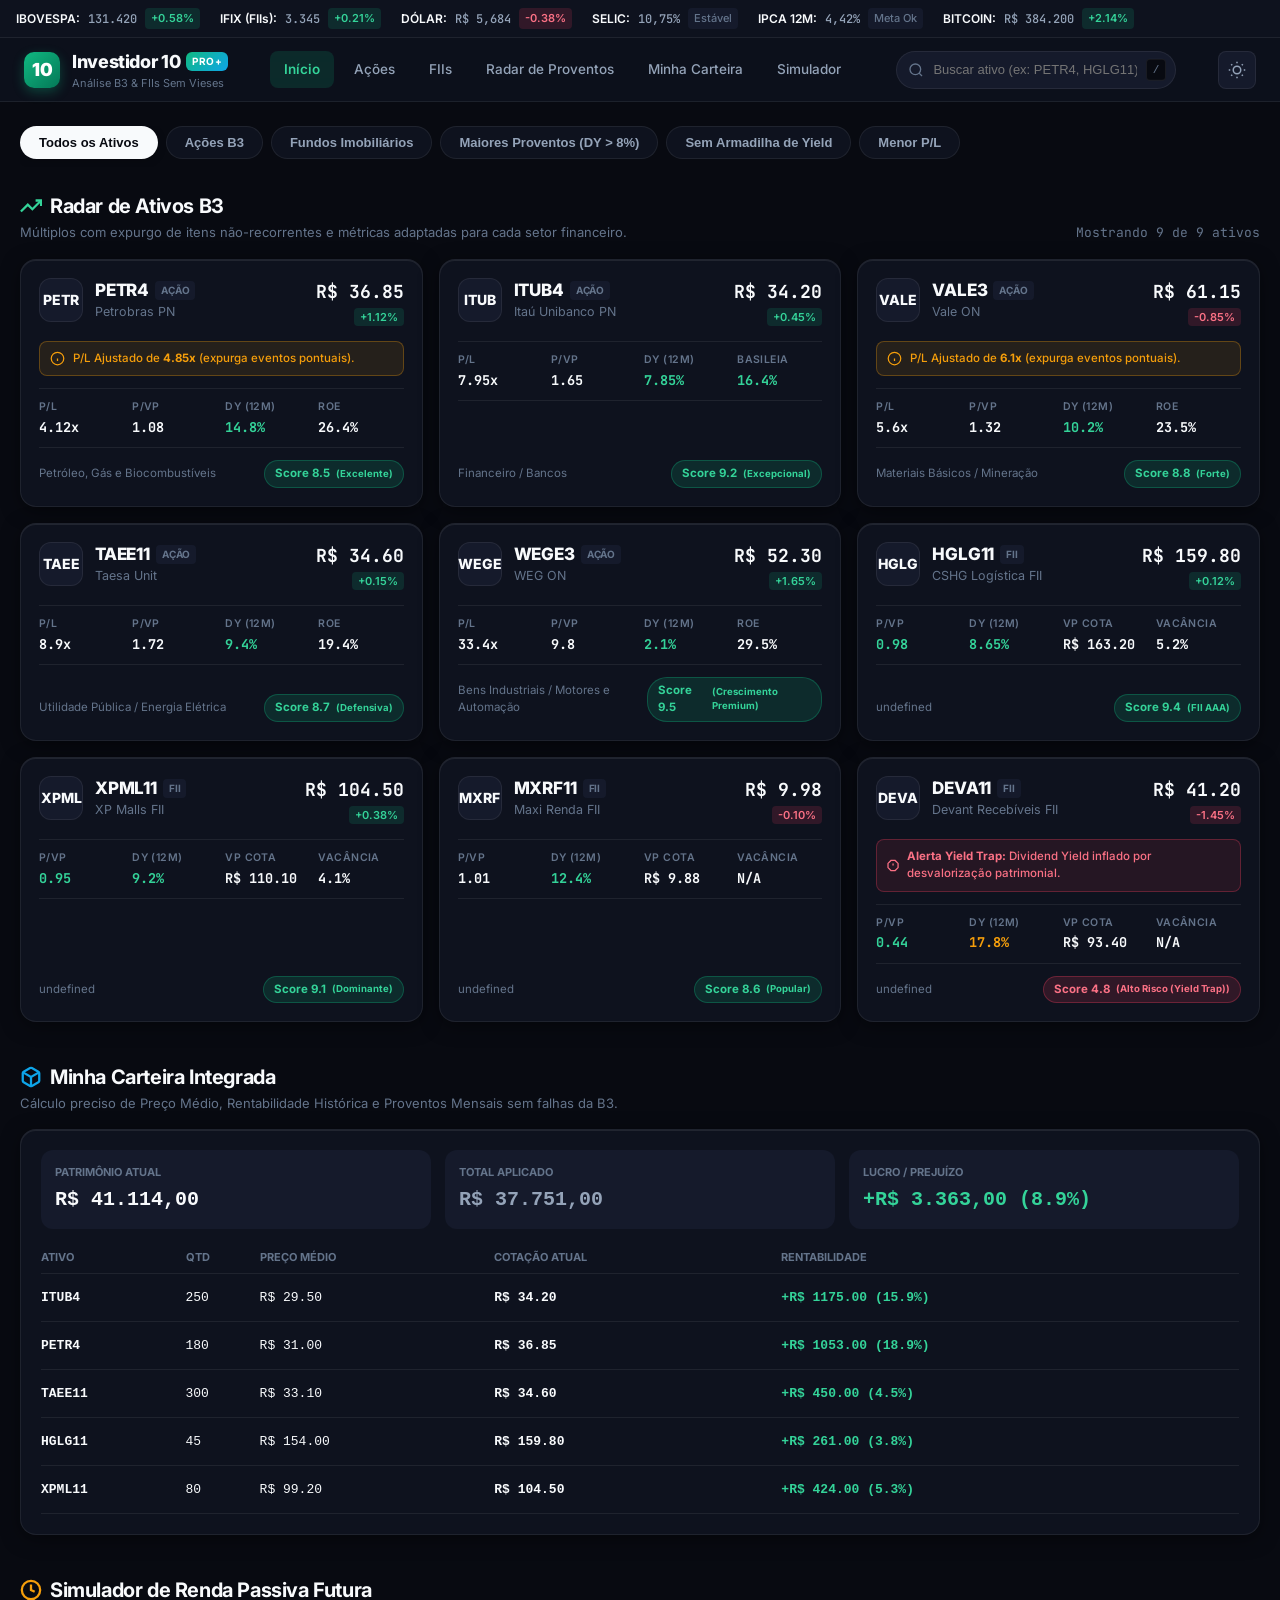
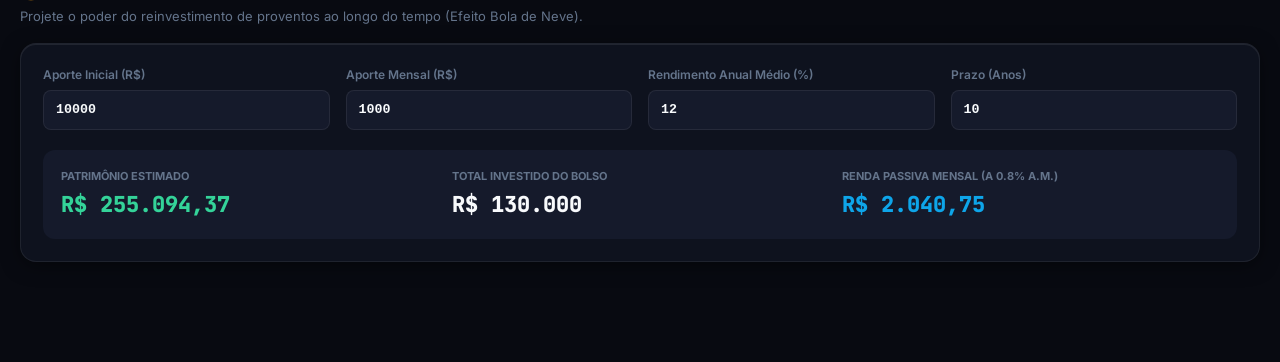
==== index.html @ 49890501 "feat: fundacao inicial do Investidor 10X com PWA, layout duplo desktop/mobile e motor de valuation i" ====
<!DOCTYPE html>
<html lang="pt-BR" data-theme="dark">
<head>
  <meta charset="UTF-8">
  <meta name="viewport" content="width=device-width, initial-scale=1.0, maximum-scale=1.0, user-scalable=no, viewport-fit=cover">
  <meta name="theme-color" content="#080a11">
  <meta name="apple-mobile-web-app-capable" content="yes">
  <meta name="apple-mobile-web-app-status-bar-style" content="black-translucent">
  <meta name="apple-mobile-web-app-title" content="Investidor10X">
  <meta name="description" content="Plataforma de análise fundamentalista avançada, valuation inteligente e carteira de ativos B3.">
  
  <title>Investidor 10X - Análise Inteligente de Ações & FIIs</title>
  
  <!-- PWA Manifest & Favicon -->
  <link rel="manifest" href="/manifest.json">
  <link rel="icon" type="image/svg+xml" href="/icons/favicon.svg">
  <link rel="apple-touch-icon" href="/icons/apple-touch-icon.png">
  
  <!-- Tipografia Moderna (Google Fonts) -->
  <link rel="preconnect" href="https://fonts.googleapis.com">
  <link rel="preconnect" href="https://fonts.gstatic.com" crossorigin>
  <link href="https://fonts.googleapis.com/css2?family=Inter:wght@400;500;600;700;800;900&family=JetBrains+Mono:wght@500;700&display=swap" rel="stylesheet">
  
  <!-- Folha de Estilos -->
  <link rel="stylesheet" href="/css/style.css">
</head>
<body>

  <!-- 1. BARRA DE ÍNDICES AO VIVO (TICKER TAPE NO TOPO) -->
  <div class="ticker-ribbon" id="tickerRibbon" aria-label="Cotações em tempo real">
    <!-- Preenchido dinamicamente via data.js -->
  </div>

  <!-- 2. HEADER DA APLICAÇÃO (DESKTOP & MOBILE COMPACT) -->
  <header class="app-header">
    <!-- Logotipo e Marca -->
    <a class="brand-wrapper" href="#" id="brandHomeBtn">
      <div class="brand-logo">10</div>
      <div class="brand-text">
        <div class="brand-title">
          Investidor 10<span class="badge-pro">PRO+</span>
        </div>
        <div class="brand-subtitle">Análise B3 & FIIs Sem Vieses</div>
      </div>
    </a>

    <!-- Navegação Desktop (Oculta no Celular) -->
    <nav class="desktop-nav" aria-label="Navegação Principal">
      <a class="nav-link active" data-tab="todos" href="#todos">Início</a>
      <a class="nav-link" data-tab="acoes" href="#acoes">Ações</a>
      <a class="nav-link" data-tab="fiis" href="#fiis">FIIs</a>
      <a class="nav-link" data-tab="radar" href="#radar">Radar de Proventos</a>
      <a class="nav-link" data-tab="carteira" href="#carteira">Minha Carteira</a>
      <a class="nav-link" data-tab="simulador" href="#simulador">Simulador</a>
    </nav>

    <!-- Barra de Busca Rápida (Desktop) -->
    <div class="search-bar-container">
      <svg class="search-icon" width="16" height="16" viewBox="0 0 24 24" fill="none" stroke="currentColor" stroke-width="2">
        <circle cx="11" cy="11" r="8"></circle>
        <line x1="21" y1="21" x2="16.65" y2="16.65"></line>
      </svg>
      <input type="text" class="search-input" id="globalSearchInput" placeholder="Buscar ativo (ex: PETR4, HGLG11)..." autocomplete="off">
      <span class="search-shortcut">/</span>
    </div>

    <!-- Controles & Instalação PWA -->
    <div class="header-actions">
      <!-- Botão de Instalar PWA no Celular/PC -->
      <button class="btn-pwa-install" id="pwaInstallBtn" style="display: none;" title="Instalar como Aplicativo">
        <svg width="15" height="15" viewBox="0 0 24 24" fill="none" stroke="currentColor" stroke-width="2.2">
          <path d="M21 15v4a2 2 0 0 1-2 2H5a2 2 0 0 1-2-2v-4"></path>
          <polyline points="7 10 12 15 17 10"></polyline>
          <line x1="12" y1="15" x2="12" y2="3"></line>
        </svg>
        <span>Instalar App</span>
      </button>

      <!-- Alternador de Tema (Dark / Light) -->
      <button class="btn-icon" id="themeToggleBtn" title="Alternar Modo Escuro/Claro" aria-label="Alternar tema">
        <svg id="themeIconDark" width="18" height="18" viewBox="0 0 24 24" fill="none" stroke="currentColor" stroke-width="2">
          <circle cx="12" cy="12" r="5"></circle>
          <line x1="12" y1="1" x2="12" y2="3"></line>
          <line x1="12" y1="21" x2="12" y2="23"></line>
          <line x1="4.22" y1="4.22" x2="5.64" y2="5.64"></line>
          <line x1="18.36" y1="18.36" x2="19.78" y2="19.78"></line>
          <line x1="1" y1="12" x2="3" y2="12"></line>
          <line x1="21" y1="12" x2="23" y2="12"></line>
          <line x1="4.22" y1="19.78" x2="5.64" y2="18.36"></line>
          <line x1="18.36" y1="5.64" x2="19.78" y2="4.22"></line>
        </svg>
      </button>
    </div>
  </header>

  <!-- 3. CONTAINER PRINCIPAL -->
  <main class="main-container">

    <!-- Filtros de Pílulas Rápidas -->
    <div class="category-pills" id="categoryPills">
      <button class="pill-item active" data-filter="all">Todos os Ativos</button>
      <button class="pill-item" data-filter="AÇÃO">Ações B3</button>
      <button class="pill-item" data-filter="FII">Fundos Imobiliários</button>
      <button class="pill-item" data-filter="high-dy">Maiores Proventos (DY > 8%)</button>
      <button class="pill-item" data-filter="safe">Sem Armadilha de Yield</button>
      <button class="pill-item" data-filter="low-pl">Menor P/L</button>
    </div>

    <!-- Título da Seção Dinâmica -->
    <div class="section-title-bar">
      <div>
        <h1 class="section-title">
          <svg width="22" height="22" viewBox="0 0 24 24" fill="none" stroke="var(--emerald-400)" stroke-width="2.5">
            <polyline points="23 6 13.5 15.5 8.5 10.5 1 18"></polyline>
            <polyline points="17 6 23 6 23 12"></polyline>
          </svg>
          Radar de Ativos B3
        </h1>
        <p class="section-subtitle">Múltiplos com expurgo de itens não-recorrentes e métricas adaptadas para cada setor financeiro.</p>
      </div>
      <div class="asset-count-badge font-mono" id="assetCountBadge" style="color: var(--text-muted); font-size: 13px;">
        Mostrando 9 ativos
      </div>
    </div>

    <!-- Grid de Ativos (Cards Interativos) -->
    <div class="assets-grid" id="assetsGrid">
      <!-- Injetado dinamicamente via app.js -->
    </div>

    <!-- Seção: Minha Carteira Rápida (Exemplo com Preço Médio e Rendimentos Reais) -->
    <section id="portfolioSection" style="margin-top: 40px;">
      <div class="section-title-bar">
        <div>
          <h2 class="section-title">
            <svg width="22" height="22" viewBox="0 0 24 24" fill="none" stroke="var(--blue-500)" stroke-width="2.5">
              <path d="M21 16V8a2 2 0 0 0-1-1.73l-7-4a2 2 0 0 0-2 0l-7 4A2 2 0 0 0 3 8v8a2 2 0 0 0 1 1.73l7 4a2 2 0 0 0 2 0l7-4A2 2 0 0 0 21 16z"></path>
              <polyline points="3.27 6.96 12 12.01 20.73 6.96"></polyline>
              <line x1="12" y1="22.08" x2="12" y2="12"></line>
            </svg>
            Minha Carteira Integrada
          </h2>
          <p class="section-subtitle">Cálculo preciso de Preço Médio, Rentabilidade Histórica e Proventos Mensais sem falhas da B3.</p>
        </div>
      </div>

      <div style="background: var(--bg-surface); border: 1px solid var(--border-subtle); border-radius: var(--radius-lg); padding: 20px; box-shadow: var(--shadow-card);" id="portfolioContainer">
        <!-- Tabela responsiva de carteira -->
      </div>
    </section>

    <!-- Seção: Simulador de Juros Compostos & Preço Teto Bazin -->
    <section id="simulatorSection" style="margin-top: 40px; margin-bottom: 20px;">
      <div class="section-title-bar">
        <div>
          <h2 class="section-title">
            <svg width="22" height="22" viewBox="0 0 24 24" fill="none" stroke="var(--amber-500)" stroke-width="2.5">
              <circle cx="12" cy="12" r="10"></circle>
              <polyline points="12 6 12 12 16 14"></polyline>
            </svg>
            Simulador de Renda Passiva Futura
          </h2>
          <p class="section-subtitle">Projete o poder do reinvestimento de proventos ao longo do tempo (Efeito Bola de Neve).</p>
        </div>
      </div>

      <div style="background: var(--bg-surface); border: 1px solid var(--border-subtle); border-radius: var(--radius-lg); padding: 22px; box-shadow: var(--shadow-card);">
        <div style="display: grid; grid-template-columns: repeat(auto-fit, minmax(220px, 1fr)); gap: 16px; margin-bottom: 20px;">
          <div>
            <label style="font-size: 12px; color: var(--text-muted); font-weight: 600; display: block; margin-bottom: 6px;">Aporte Inicial (R$)</label>
            <input type="number" id="simInitial" value="10000" style="width: 100%; height: 40px; background: var(--bg-surface-elevated); border: 1px solid var(--border-subtle); border-radius: var(--radius-sm); color: var(--text-primary); padding: 0 12px; font-weight: 700; font-family: monospace;">
          </div>
          <div>
            <label style="font-size: 12px; color: var(--text-muted); font-weight: 600; display: block; margin-bottom: 6px;">Aporte Mensal (R$)</label>
            <input type="number" id="simMonthly" value="1000" style="width: 100%; height: 40px; background: var(--bg-surface-elevated); border: 1px solid var(--border-subtle); border-radius: var(--radius-sm); color: var(--text-primary); padding: 0 12px; font-weight: 700; font-family: monospace;">
          </div>
          <div>
            <label style="font-size: 12px; color: var(--text-muted); font-weight: 600; display: block; margin-bottom: 6px;">Rendimento Anual Médio (%)</label>
            <input type="number" id="simRate" value="12" style="width: 100%; height: 40px; background: var(--bg-surface-elevated); border: 1px solid var(--border-subtle); border-radius: var(--radius-sm); color: var(--text-primary); padding: 0 12px; font-weight: 700; font-family: monospace;">
          </div>
          <div>
            <label style="font-size: 12px; color: var(--text-muted); font-weight: 600; display: block; margin-bottom: 6px;">Prazo (Anos)</label>
            <input type="number" id="simYears" value="10" style="width: 100%; height: 40px; background: var(--bg-surface-elevated); border: 1px solid var(--border-subtle); border-radius: var(--radius-sm); color: var(--text-primary); padding: 0 12px; font-weight: 700; font-family: monospace;">
          </div>
        </div>

        <div style="display: grid; grid-template-columns: repeat(auto-fit, minmax(200px, 1fr)); gap: 14px; background: var(--bg-surface-elevated); border-radius: var(--radius-md); padding: 18px;">
          <div>
            <div style="font-size: 11px; color: var(--text-muted); text-transform: uppercase; font-weight: 700;">Patrimônio Estimado</div>
            <div id="simResultTotal" style="font-size: 22px; font-weight: 800; color: var(--emerald-400); font-family: 'JetBrains Mono', monospace; margin-top: 4px;">R$ 0,00</div>
          </div>
          <div>
            <div style="font-size: 11px; color: var(--text-muted); text-transform: uppercase; font-weight: 700;">Total Investido do Bolso</div>
            <div id="simResultInvested" style="font-size: 22px; font-weight: 800; color: var(--text-primary); font-family: 'JetBrains Mono', monospace; margin-top: 4px;">R$ 0,00</div>
          </div>
          <div>
            <div style="font-size: 11px; color: var(--text-muted); text-transform: uppercase; font-weight: 700;">Renda Passiva Mensal (a 0.8% a.m.)</div>
            <div id="simResultIncome" style="font-size: 22px; font-weight: 800; color: var(--blue-500); font-family: 'JetBrains Mono', monospace; margin-top: 4px;">R$ 0,00</div>
          </div>
        </div>
      </div>
    </section>

  </main>

  <!-- 4. MODAL DE DETALHES DO ATIVO (RAIO-X COMPLETO / BOTTOM SHEET NO CELULAR) -->
  <div class="modal-overlay" id="assetModal" aria-hidden="true" role="dialog">
    <div class="modal-sheet" id="modalSheet">
      <div class="modal-header">
        <div style="display: flex; align-items: center; gap: 12px;">
          <div class="ticker-icon" id="modalTickerIcon">--</div>
          <div>
            <div style="display: flex; align-items: center; gap: 8px;">
              <h2 id="modalTickerTitle" style="font-size: 20px; font-weight: 800; letter-spacing: -0.01em;">TICKER</h2>
              <span id="modalTypeBadge" class="asset-type-badge">TIPO</span>
            </div>
            <div id="modalCompanyName" style="font-size: 13px; color: var(--text-muted);">Empresa</div>
          </div>
        </div>
        <button class="modal-close-btn" id="modalCloseBtn" aria-label="Fechar">&times;</button>
      </div>

      <div class="modal-body" id="modalBody">
        <!-- Conteúdo detalhado injetado dinamicamente -->
      </div>
    </div>
  </div>

  <!-- 5. BARRA DE NAVEGAÇÃO INFERIOR PARA CELULAR (ESTILO APLICATIVO NATIVO / CLIQUEJGAM) -->
  <nav class="mobile-bottom-nav" aria-label="Navegação Móvel">
    <a class="bottom-nav-item active" data-tab="todos" href="#todos">
      <svg viewBox="0 0 24 24" fill="none" stroke="currentColor" stroke-width="2">
        <path d="M3 9l9-7 9 7v11a2 2 0 0 1-2 2H5a2 2 0 0 1-2-2z"></path>
        <polyline points="9 22 9 12 15 12 15 22"></polyline>
      </svg>
      <span>Início</span>
    </a>
    <a class="bottom-nav-item" data-tab="radar" href="#radar">
      <svg viewBox="0 0 24 24" fill="none" stroke="currentColor" stroke-width="2">
        <circle cx="12" cy="12" r="10"></circle>
        <polygon points="16.24 7.76 14.12 14.12 7.76 16.24 9.88 9.88 16.24 7.76"></polygon>
      </svg>
      <span>Radar</span>
    </a>
    <a class="bottom-nav-item" data-tab="carteira" href="#portfolioSection">
      <svg viewBox="0 0 24 24" fill="none" stroke="currentColor" stroke-width="2">
        <path d="M21 16V8a2 2 0 0 0-1-1.73l-7-4a2 2 0 0 0-2 0l-7 4A2 2 0 0 0 3 8v8a2 2 0 0 0 1 1.73l7 4a2 2 0 0 0 2 0l7-4A2 2 0 0 0 21 16z"></path>
        <polyline points="3.27 6.96 12 12.01 20.73 6.96"></polyline>
      </svg>
      <span>Carteira</span>
    </a>
    <a class="bottom-nav-item" data-tab="simulador" href="#simulatorSection">
      <svg viewBox="0 0 24 24" fill="none" stroke="currentColor" stroke-width="2">
        <line x1="12" y1="1" x2="12" y2="23"></line>
        <path d="M17 5H9.5a3.5 3.5 0 0 0 0 7h5a3.5 3.5 0 0 1 0 7H6"></path>
      </svg>
      <span>Simulador</span>
    </a>
    <a class="bottom-nav-item" id="mobileSearchTrigger" href="#">
      <svg viewBox="0 0 24 24" fill="none" stroke="currentColor" stroke-width="2">
        <circle cx="11" cy="11" r="8"></circle>
        <line x1="21" y1="21" x2="16.65" y2="16.65"></line>
      </svg>
      <span>Buscar</span>
    </a>
  </nav>

  <!-- Scripts -->
  <script src="/js/data.js"></script>
  <script src="/js/app.js"></script>
</body>
</html>
---- css/style.css ----
/* ==========================================================================
   INVESTIDOR 10X - DESIGN SYSTEM (DUAL DESKTOP / MOBILE NATIVE APP)
   Construído com base nas regras do modern-ui-craft e física de Emil Kowalski
   ========================================================================== */

:root {
  /* Dark Theme (Padrão) */
  --bg-canvas: #080a11;
  --bg-surface: #0e121e;
  --bg-surface-elevated: #151a2b;
  --bg-surface-glass: rgba(14, 18, 30, 0.85);
  --bg-hover: rgba(255, 255, 255, 0.04);
  --bg-active: rgba(255, 255, 255, 0.08);

  --border-subtle: rgba(255, 255, 255, 0.07);
  --border-focus: rgba(16, 185, 129, 0.5);
  --border-glass: rgba(255, 255, 255, 0.12);

  --text-primary: #f8fafc;
  --text-secondary: #94a3b8;
  --text-muted: #64748b;
  --text-inverse: #080a11;

  /* Cores de Ação & Mercado */
  --emerald-500: #10b981;
  --emerald-400: #34d399;
  --emerald-glow: rgba(16, 185, 129, 0.15);
  
  --rose-500: #f43f5e;
  --rose-400: #fb7185;
  --rose-glow: rgba(244, 63, 94, 0.15);

  --amber-500: #f59e0b;
  --amber-glow: rgba(245, 158, 11, 0.15);

  --blue-500: #0ea5e9;
  --blue-glow: rgba(14, 165, 233, 0.15);

  /* Dimensões */
  --header-desktop-height: 64px;
  --ticker-height: 38px;
  --bottom-bar-height: 68px;
  --radius-sm: 8px;
  --radius-md: 12px;
  --radius-lg: 16px;
  --radius-xl: 20px;

  /* Física Kowalski */
  --ease-spring: cubic-bezier(0.16, 1, 0.3, 1);
  --shadow-card: 0 4px 20px -2px rgba(0, 0, 0, 0.5), inset 0 1px 0 0 rgba(255, 255, 255, 0.08);
  --shadow-floating: 0 12px 36px -4px rgba(0, 0, 0, 0.65), inset 0 1px 0 0 rgba(255, 255, 255, 0.12);
}

/* Modo Claro Refinado */
[data-theme="light"] {
  --bg-canvas: #f8fafc;
  --bg-surface: #ffffff;
  --bg-surface-elevated: #f1f5f9;
  --bg-surface-glass: rgba(255, 255, 255, 0.9);
  --bg-hover: rgba(0, 0, 0, 0.03);
  --bg-active: rgba(0, 0, 0, 0.06);

  --border-subtle: rgba(0, 0, 0, 0.08);
  --border-focus: rgba(16, 185, 129, 0.6);
  --border-glass: rgba(0, 0, 0, 0.1);

  --text-primary: #0f172a;
  --text-secondary: #475569;
  --text-muted: #94a3b8;
  --text-inverse: #ffffff;

  --shadow-card: 0 2px 12px -2px rgba(0, 0, 0, 0.06), inset 0 1px 0 0 rgba(255, 255, 255, 0.8);
  --shadow-floating: 0 12px 30px -4px rgba(0, 0, 0, 0.12);
}

/* ==========================================================================
   RESET & TIPOGRAFIA
   ========================================================================== */
*, *::before, *::after {
  box-sizing: border-box;
  margin: 0;
  padding: 0;
  -webkit-tap-highlight-color: transparent;
}

html {
  font-family: 'Inter', -apple-system, BlinkMacSystemFont, "Segoe UI", Roboto, sans-serif;
  background-color: var(--bg-canvas);
  color: var(--text-primary);
  font-size: 15px;
  line-height: 1.5;
  scroll-behavior: smooth;
  height: 100%;
}

body {
  min-height: 100%;
  display: flex;
  flex-direction: column;
  background-color: var(--bg-canvas);
  overflow-x: hidden;
  padding-bottom: env(safe-area-inset-bottom);
}

/* Números financeiros monoespaçados e alinhados */
.font-mono {
  font-family: 'JetBrains Mono', monospace;
  font-feature-settings: 'tnum' on, 'zero' on;
}

/* ==========================================================================
   TICKER TAPE (BARRA DE ÍNDICES AO VIVO NO TOPO)
   ========================================================================== */
.ticker-ribbon {
  background: var(--bg-surface);
  border-bottom: 1px solid var(--border-subtle);
  height: var(--ticker-height);
  display: flex;
  align-items: center;
  overflow-x: auto;
  white-space: nowrap;
  scrollbar-width: none;
  padding: 0 16px;
  gap: 20px;
  z-index: 100;
}
.ticker-ribbon::-webkit-scrollbar {
  display: none;
}
.ticker-item {
  display: inline-flex;
  align-items: center;
  gap: 8px;
  font-size: 12px;
  font-weight: 500;
  color: var(--text-secondary);
}
.ticker-item strong {
  color: var(--text-primary);
  font-weight: 600;
}
.ticker-item .val {
  font-family: 'JetBrains Mono', monospace;
}
.badge-up {
  color: var(--emerald-400);
  background: var(--emerald-glow);
  padding: 2px 6px;
  border-radius: 4px;
  font-size: 11px;
  font-weight: 600;
}
.badge-down {
  color: var(--rose-400);
  background: var(--rose-glow);
  padding: 2px 6px;
  border-radius: 4px;
  font-size: 11px;
  font-weight: 600;
}
.badge-neutral {
  color: var(--text-muted);
  background: var(--bg-surface-elevated);
  padding: 2px 6px;
  border-radius: 4px;
  font-size: 11px;
}

/* ==========================================================================
   DESKTOP HEADER & APP HEADER
   ========================================================================== */
.app-header {
  position: sticky;
  top: 0;
  z-index: 90;
  background: var(--bg-surface-glass);
  backdrop-filter: blur(16px);
  -webkit-backdrop-filter: blur(16px);
  border-bottom: 1px solid var(--border-subtle);
  height: var(--header-desktop-height);
  display: flex;
  align-items: center;
  justify-content: space-between;
  padding: 0 24px;
  transition: background-color 0.2s ease;
}

.brand-wrapper {
  display: flex;
  align-items: center;
  gap: 12px;
  text-decoration: none;
  cursor: pointer;
}

.brand-logo {
  width: 36px;
  height: 36px;
  border-radius: 10px;
  display: flex;
  align-items: center;
  justify-content: center;
  background: linear-gradient(135deg, #10b981 0%, #047857 100%);
  color: #ffffff;
  font-weight: 900;
  font-size: 18px;
  box-shadow: 0 4px 12px rgba(16, 185, 129, 0.3);
}

.brand-text {
  display: flex;
  flex-direction: column;
}

.brand-title {
  font-size: 18px;
  font-weight: 800;
  letter-spacing: -0.02em;
  color: var(--text-primary);
  display: flex;
  align-items: center;
  gap: 6px;
}

.brand-title span.badge-pro {
  font-size: 10px;
  font-weight: 700;
  background: linear-gradient(135deg, #10b981, #0ea5e9);
  color: #fff;
  padding: 2px 6px;
  border-radius: 6px;
  letter-spacing: 0.05em;
  text-transform: uppercase;
}

.brand-subtitle {
  font-size: 11px;
  color: var(--text-muted);
}

/* Navegação Central no Desktop */
.desktop-nav {
  display: flex;
  align-items: center;
  gap: 6px;
}

.nav-link {
  padding: 8px 14px;
  font-size: 13.5px;
  font-weight: 500;
  color: var(--text-secondary);
  border-radius: var(--radius-sm);
  text-decoration: none;
  transition: all 150ms var(--ease-spring);
  cursor: pointer;
  display: flex;
  align-items: center;
  gap: 6px;
}

.nav-link:hover {
  color: var(--text-primary);
  background: var(--bg-hover);
}

.nav-link.active {
  color: var(--emerald-400);
  background: var(--emerald-glow);
  font-weight: 600;
}

/* Campo de Busca Rápida (Estilo Terminal) */
.search-bar-container {
  position: relative;
  width: 280px;
}

.search-input {
  width: 100%;
  height: 38px;
  padding: 0 38px 0 36px;
  border-radius: 20px;
  border: 1px solid var(--border-subtle);
  background: var(--bg-surface-elevated);
  color: var(--text-primary);
  font-size: 13px;
  outline: none;
  transition: all 180ms var(--ease-spring);
}

.search-input:focus {
  border-color: var(--border-focus);
  background: var(--bg-surface);
  box-shadow: 0 0 0 3px rgba(16, 185, 129, 0.15);
}

.search-icon {
  position: absolute;
  left: 12px;
  top: 50%;
  transform: translateY(-50%);
  color: var(--text-muted);
  pointer-events: none;
}

.search-shortcut {
  position: absolute;
  right: 10px;
  top: 50%;
  transform: translateY(-50%);
  background: var(--bg-canvas);
  border: 1px solid var(--border-subtle);
  color: var(--text-muted);
  font-size: 11px;
  padding: 2px 6px;
  border-radius: 4px;
  font-family: monospace;
}

/* Controles de Cabeçalho (Tema, Instalar PWA, Perfil) */
.header-actions {
  display: flex;
  align-items: center;
  gap: 10px;
}

.btn-icon {
  width: 38px;
  height: 38px;
  border-radius: var(--radius-sm);
  border: 1px solid var(--border-subtle);
  background: var(--bg-surface-elevated);
  color: var(--text-secondary);
  display: flex;
  align-items: center;
  justify-content: center;
  cursor: pointer;
  transition: all 150ms var(--ease-spring);
}

.btn-icon:hover {
  color: var(--text-primary);
  background: var(--bg-hover);
  border-color: var(--border-glass);
}

.btn-pwa-install {
  display: inline-flex;
  align-items: center;
  gap: 6px;
  padding: 8px 14px;
  font-size: 12.5px;
  font-weight: 600;
  color: #ffffff;
  background: linear-gradient(135deg, #10b981 0%, #059669 100%);
  border: none;
  border-radius: 20px;
  cursor: pointer;
  box-shadow: 0 2px 8px rgba(16, 185, 129, 0.25);
  transition: transform 150ms var(--ease-spring), opacity 150ms;
}

.btn-pwa-install:active {
  transform: scale(0.96);
}

/* ==========================================================================
   LAYOUT PRINCIPAL (DESKTOP & MOBILE WRAPPER)
   ========================================================================== */
.main-container {
  max-width: 1320px;
  margin: 0 auto;
  padding: 24px 20px 80px;
  width: 100%;
  flex: 1;
}

/* Tabs Rápidas de Categoria */
.category-pills {
  display: flex;
  align-items: center;
  gap: 8px;
  overflow-x: auto;
  padding-bottom: 8px;
  margin-bottom: 24px;
  scrollbar-width: none;
}
.category-pills::-webkit-scrollbar {
  display: none;
}

.pill-item {
  padding: 8px 18px;
  border-radius: 24px;
  font-size: 13px;
  font-weight: 600;
  background: var(--bg-surface);
  border: 1px solid var(--border-subtle);
  color: var(--text-secondary);
  cursor: pointer;
  white-space: nowrap;
  transition: all 150ms var(--ease-spring);
}

.pill-item:hover {
  color: var(--text-primary);
  border-color: var(--border-glass);
}

.pill-item.active {
  background: var(--text-primary);
  color: var(--text-inverse);
  border-color: transparent;
  box-shadow: 0 2px 10px rgba(0, 0, 0, 0.2);
}

/* ==========================================================================
   GRID DE ATIVOS (CARDS DE ALTA PERFORMANCE)
   ========================================================================== */
.section-title-bar {
  display: flex;
  align-items: flex-end;
  justify-content: space-between;
  margin-bottom: 16px;
}

.section-title {
  font-size: 20px;
  font-weight: 700;
  letter-spacing: -0.02em;
  color: var(--text-primary);
  display: flex;
  align-items: center;
  gap: 8px;
}

.section-subtitle {
  font-size: 13px;
  color: var(--text-muted);
  margin-top: 2px;
}

.assets-grid {
  display: grid;
  grid-template-columns: repeat(auto-fill, minmax(360px, 1fr));
  gap: 16px;
  margin-bottom: 32px;
}

/* Cartão do Ativo (Modern UI Craft) */
.asset-card {
  background: var(--bg-surface);
  border: 1px solid var(--border-subtle);
  border-radius: var(--radius-lg);
  padding: 18px;
  box-shadow: var(--shadow-card);
  transition: transform 200ms var(--ease-spring), border-color 200ms ease, box-shadow 200ms ease;
  position: relative;
  overflow: hidden;
  cursor: pointer;
  display: flex;
  flex-direction: column;
  justify-content: space-between;
}

.asset-card:hover {
  transform: translateY(-2px);
  border-color: var(--border-glass);
  box-shadow: var(--shadow-floating);
}

.asset-card:active {
  transform: scale(0.99);
}

.card-header {
  display: flex;
  align-items: flex-start;
  justify-content: space-between;
  margin-bottom: 14px;
}

.ticker-info {
  display: flex;
  align-items: center;
  gap: 12px;
}

.ticker-icon {
  width: 44px;
  height: 44px;
  border-radius: var(--radius-md);
  background: var(--bg-surface-elevated);
  border: 1px solid var(--border-subtle);
  display: flex;
  align-items: center;
  justify-content: center;
  font-weight: 800;
  font-size: 14px;
  color: var(--text-primary);
}

.ticker-names {
  display: flex;
  flex-direction: column;
}

.ticker-code {
  font-size: 17px;
  font-weight: 800;
  letter-spacing: -0.01em;
  color: var(--text-primary);
  display: flex;
  align-items: center;
  gap: 6px;
}

.asset-type-badge {
  font-size: 10px;
  font-weight: 700;
  padding: 2px 6px;
  border-radius: 4px;
  background: var(--bg-surface-elevated);
  color: var(--text-muted);
}

.company-name {
  font-size: 12.5px;
  color: var(--text-muted);
  max-width: 180px;
  white-space: nowrap;
  overflow: hidden;
  text-overflow: ellipsis;
}

.price-box {
  text-align: right;
}

.current-price {
  font-size: 18px;
  font-weight: 700;
  color: var(--text-primary);
  font-family: 'JetBrains Mono', monospace;
}

.price-change {
  font-size: 12px;
  font-weight: 600;
}

/* Alerta de Yield Trap / Aviso Diferencial */
.alert-yield-trap {
  background: rgba(244, 63, 94, 0.1);
  border: 1px solid rgba(244, 63, 94, 0.3);
  border-radius: var(--radius-sm);
  padding: 8px 10px;
  margin-bottom: 12px;
  display: flex;
  align-items: center;
  gap: 8px;
  font-size: 11.5px;
  color: var(--rose-400);
  font-weight: 500;
}

.alert-non-recurrent {
  background: rgba(245, 158, 11, 0.1);
  border: 1px solid rgba(245, 158, 11, 0.3);
  border-radius: var(--radius-sm);
  padding: 8px 10px;
  margin-bottom: 12px;
  display: flex;
  align-items: center;
  gap: 8px;
  font-size: 11.5px;
  color: var(--amber-500);
  font-weight: 500;
}

/* Grid de Métricas / Múltiplos */
.metrics-row {
  display: grid;
  grid-template-columns: repeat(4, 1fr);
  gap: 8px;
  padding: 10px 0;
  border-top: 1px solid var(--border-subtle);
  border-bottom: 1px solid var(--border-subtle);
  margin-bottom: 12px;
}

.metric-col {
  display: flex;
  flex-direction: column;
}

.metric-label {
  font-size: 10.5px;
  font-weight: 600;
  color: var(--text-muted);
  text-transform: uppercase;
  letter-spacing: 0.04em;
  margin-bottom: 2px;
}

.metric-val {
  font-size: 13.5px;
  font-weight: 700;
  color: var(--text-primary);
  font-family: 'JetBrains Mono', monospace;
}

.metric-val.highlight {
  color: var(--emerald-400);
}

.metric-val.warning {
  color: var(--amber-500);
}

/* Rodapé do Card */
.card-footer {
  display: flex;
  align-items: center;
  justify-content: space-between;
  font-size: 12px;
  color: var(--text-secondary);
}

.score-badge {
  display: inline-flex;
  align-items: center;
  gap: 6px;
  padding: 4px 10px;
  border-radius: 20px;
  font-size: 11.5px;
  font-weight: 700;
  background: var(--bg-surface-elevated);
  border: 1px solid var(--border-subtle);
}

.score-badge.high {
  color: var(--emerald-400);
  border-color: rgba(16, 185, 129, 0.3);
  background: var(--emerald-glow);
}

.score-badge.risk {
  color: var(--rose-400);
  border-color: rgba(244, 63, 94, 0.3);
  background: var(--rose-glow);
}

/* ==========================================================================
   MODAL DE DETALHES DO ATIVO (RAIO-X / CHECKLIST INTELIGENTE)
   ========================================================================== */
.modal-overlay {
  position: fixed;
  inset: 0;
  background: rgba(0, 0, 0, 0.75);
  backdrop-filter: blur(8px);
  -webkit-backdrop-filter: blur(8px);
  z-index: 2000;
  display: none;
  align-items: center;
  justify-content: center;
  padding: 20px;
  opacity: 0;
  transition: opacity 200ms ease;
}

.modal-overlay.active {
  display: flex;
  opacity: 1;
}

.modal-sheet {
  background: var(--bg-surface);
  border: 1px solid var(--border-glass);
  border-radius: var(--radius-xl);
  width: 100%;
  max-width: 820px;
  max-height: 90vh;
  overflow-y: auto;
  box-shadow: var(--shadow-floating);
  animation: modalIn 240ms var(--ease-spring);
  display: flex;
  flex-direction: column;
}

@keyframes modalIn {
  from {
    transform: translateY(20px) scale(0.97);
    opacity: 0;
  }
  to {
    transform: translateY(0) scale(1);
    opacity: 1;
  }
}

.modal-header {
  padding: 20px 24px;
  border-bottom: 1px solid var(--border-subtle);
  display: flex;
  align-items: center;
  justify-content: space-between;
  position: sticky;
  top: 0;
  background: var(--bg-surface-glass);
  backdrop-filter: blur(12px);
  z-index: 10;
}

.modal-close-btn {
  background: var(--bg-surface-elevated);
  border: 1px solid var(--border-subtle);
  color: var(--text-secondary);
  width: 34px;
  height: 34px;
  border-radius: 50%;
  cursor: pointer;
  display: flex;
  align-items: center;
  justify-content: center;
  transition: all 150ms ease;
}
.modal-close-btn:hover {
  color: var(--text-primary);
  background: var(--bg-hover);
}

.modal-body {
  padding: 24px;
  display: flex;
  flex-direction: column;
  gap: 24px;
}

/* Indicadores de Valuation Inteligente */
.valuation-box-grid {
  display: grid;
  grid-template-columns: repeat(3, 1fr);
  gap: 12px;
}

.val-card {
  background: var(--bg-surface-elevated);
  border: 1px solid var(--border-subtle);
  border-radius: var(--radius-md);
  padding: 14px;
}

.val-card-title {
  font-size: 11px;
  font-weight: 700;
  text-transform: uppercase;
  color: var(--text-muted);
  margin-bottom: 6px;
}

.val-card-price {
  font-size: 20px;
  font-weight: 800;
  font-family: 'JetBrains Mono', monospace;
  color: var(--emerald-400);
}

.val-card-note {
  font-size: 11px;
  color: var(--text-muted);
  margin-top: 4px;
  line-height: 1.4;
}

/* Checklist Inteligente */
.checklist-container {
  background: var(--bg-surface-elevated);
  border: 1px solid var(--border-subtle);
  border-radius: var(--radius-md);
  padding: 16px;
}

.checklist-title {
  font-size: 14px;
  font-weight: 700;
  color: var(--text-primary);
  margin-bottom: 12px;
}

.checklist-item {
  display: flex;
  align-items: flex-start;
  gap: 10px;
  padding: 8px 0;
  border-bottom: 1px solid var(--border-subtle);
  font-size: 13px;
}
.checklist-item:last-child {
  border-bottom: none;
}

.check-icon {
  width: 20px;
  height: 20px;
  border-radius: 50%;
  display: flex;
  align-items: center;
  justify-content: center;
  flex-shrink: 0;
  font-size: 11px;
  font-weight: 800;
}
.check-icon.pass {
  background: var(--emerald-glow);
  color: var(--emerald-400);
}
.check-icon.fail {
  background: var(--rose-glow);
  color: var(--rose-400);
}

/* ==========================================================================
   MOBILE BOTTOM NAVIGATION BAR (ESTILO APP NATIVO / CLIQUEJGAM)
   ========================================================================== */
.mobile-bottom-nav {
  display: none; /* Oculto no desktop */
}

@media (max-width: 991px) {
  /* No Celular: ativa a barra de navegação inferior estilo aplicativo */
  .mobile-bottom-nav {
    display: flex;
    position: fixed;
    bottom: 0;
    left: 0;
    right: 0;
    height: var(--bottom-bar-height);
    background: var(--bg-surface-glass);
    backdrop-filter: blur(20px);
    -webkit-backdrop-filter: blur(20px);
    border-top: 1px solid var(--border-subtle);
    z-index: 1000;
    justify-content: space-around;
    align-items: center;
    padding-bottom: env(safe-area-inset-bottom);
    box-shadow: 0 -4px 20px rgba(0, 0, 0, 0.4);
  }

  .bottom-nav-item {
    display: flex;
    flex-direction: column;
    align-items: center;
    justify-content: center;
    gap: 4px;
    color: var(--text-muted);
    text-decoration: none;
    font-size: 10.5px;
    font-weight: 600;
    flex: 1;
    height: 100%;
    transition: all 150ms var(--ease-spring);
    cursor: pointer;
  }

  .bottom-nav-item svg {
    width: 22px;
    height: 22px;
    transition: transform 180ms var(--ease-spring);
  }

  .bottom-nav-item:active {
    transform: scale(0.92);
  }

  .bottom-nav-item.active {
    color: var(--emerald-400);
  }

  .bottom-nav-item.active svg {
    transform: translateY(-2px);
  }

  /* Ocultar navegação desktop e busca longa no celular */
  .desktop-nav,
  .search-bar-container {
    display: none;
  }

  /* Espaçamento mobile */
  .main-container {
    padding: 16px 14px calc(var(--bottom-bar-height) + 24px + env(safe-area-inset-bottom));
  }

  .assets-grid {
    grid-template-columns: 1fr;
    gap: 12px;
  }

  .valuation-box-grid {
    grid-template-columns: 1fr;
  }

  .modal-sheet {
    max-height: 94vh;
    border-bottom-left-radius: 0;
    border-bottom-right-radius: 0;
    position: fixed;
    bottom: 0;
    margin: 0;
  }

  @keyframes modalIn {
    from {
      transform: translateY(100%);
    }
    to {
      transform: translateY(0);
    }
  }
}
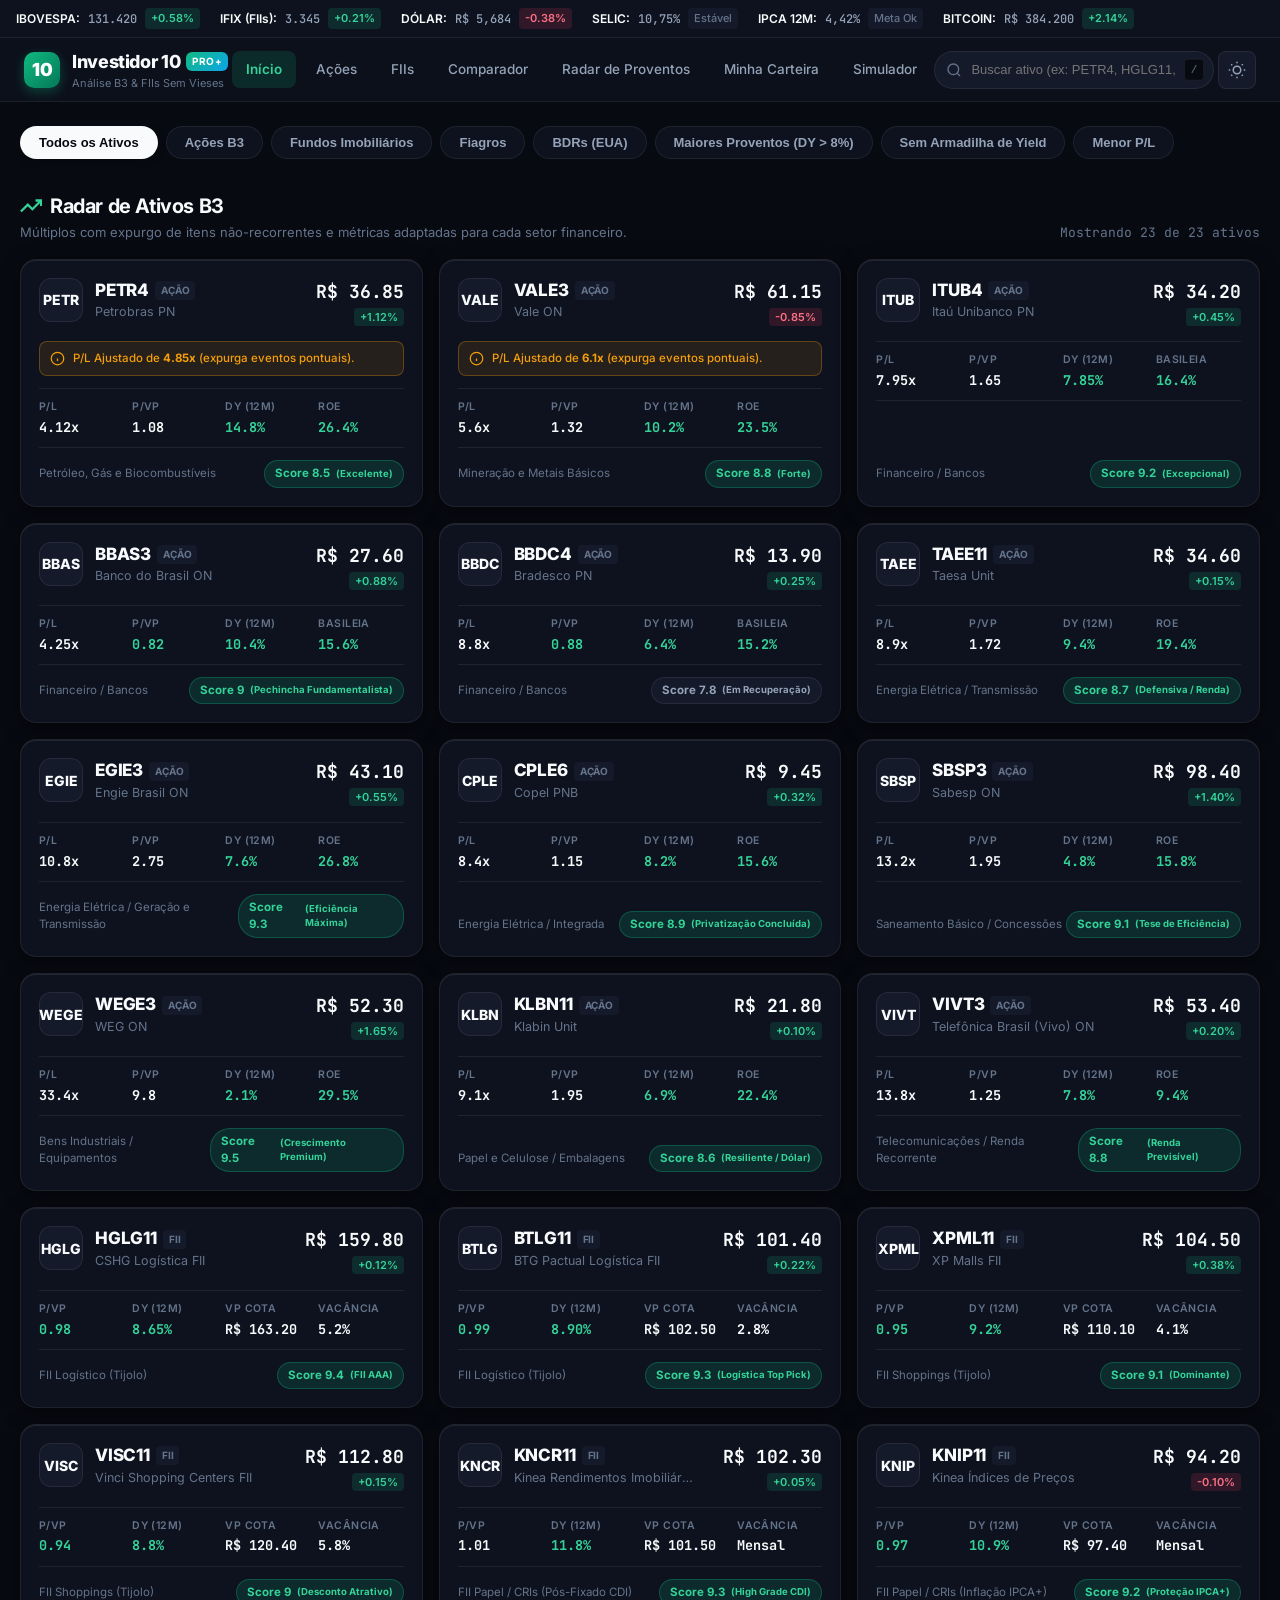
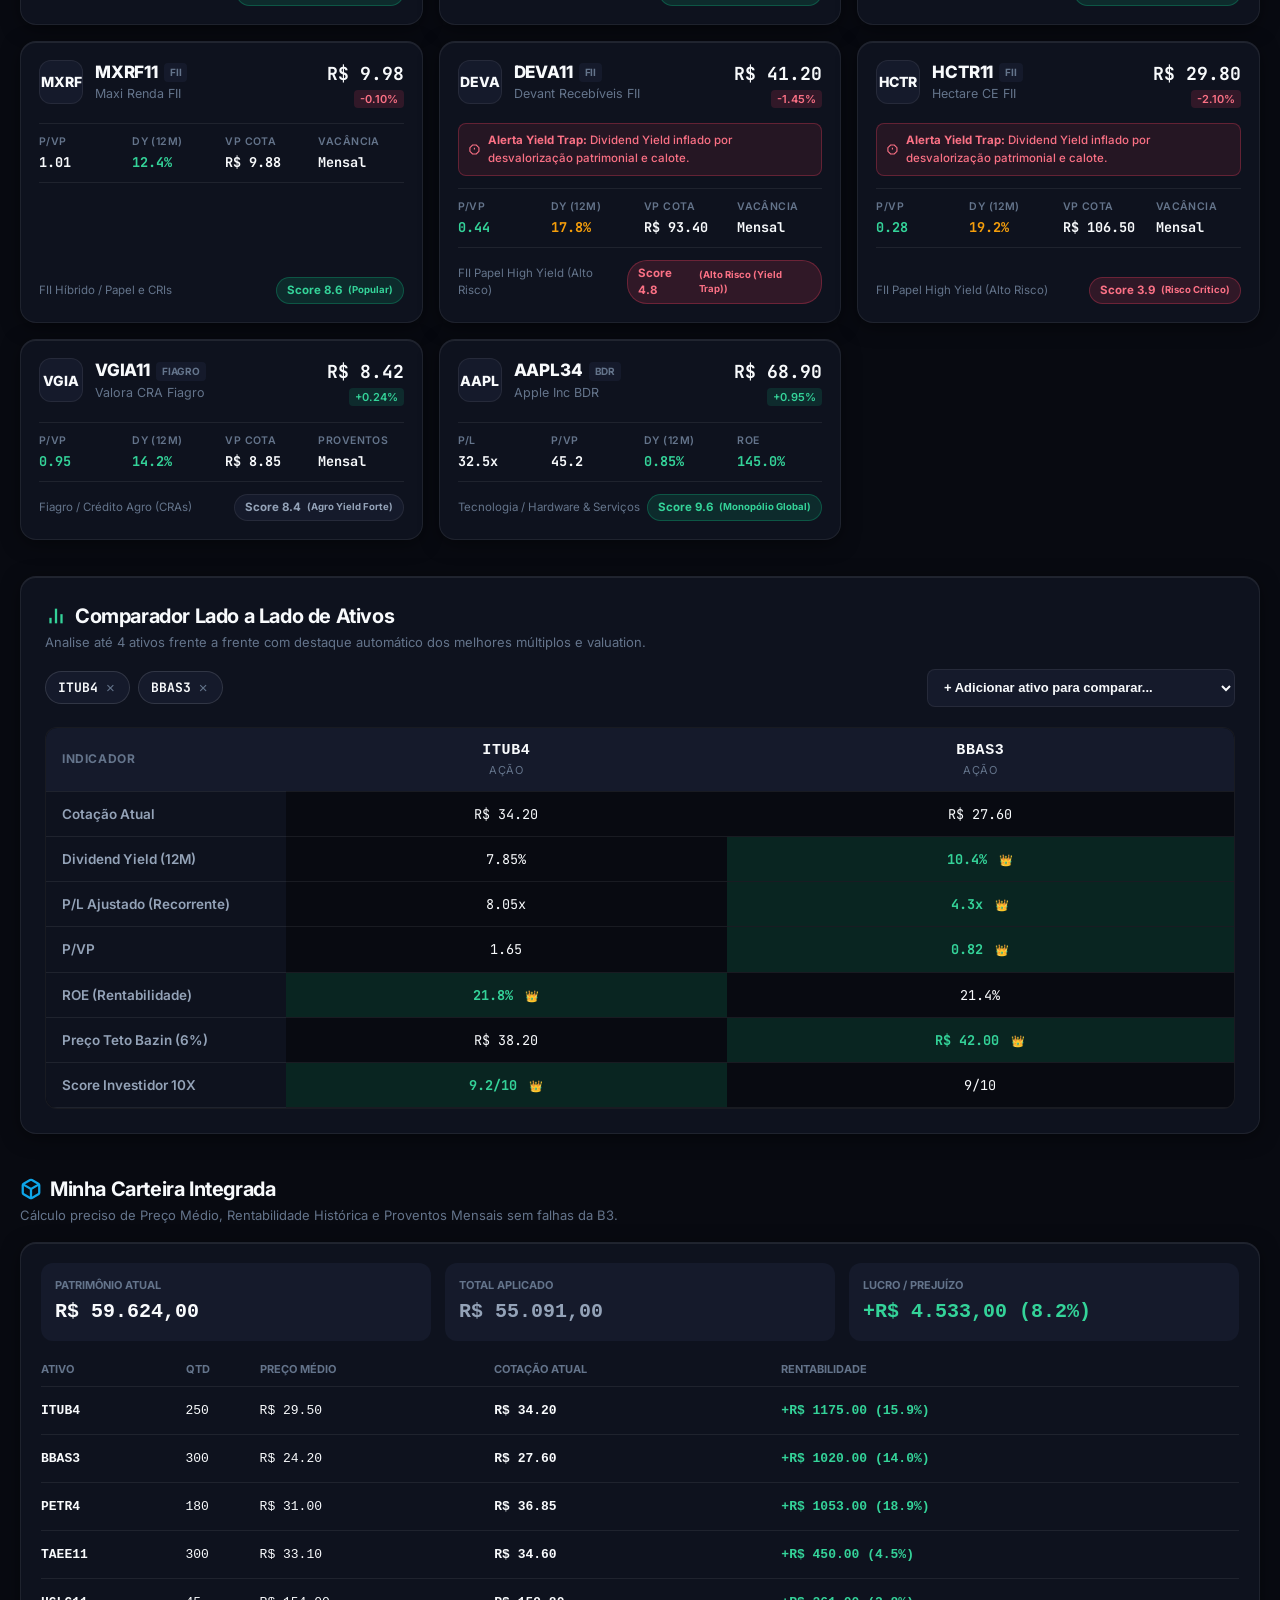
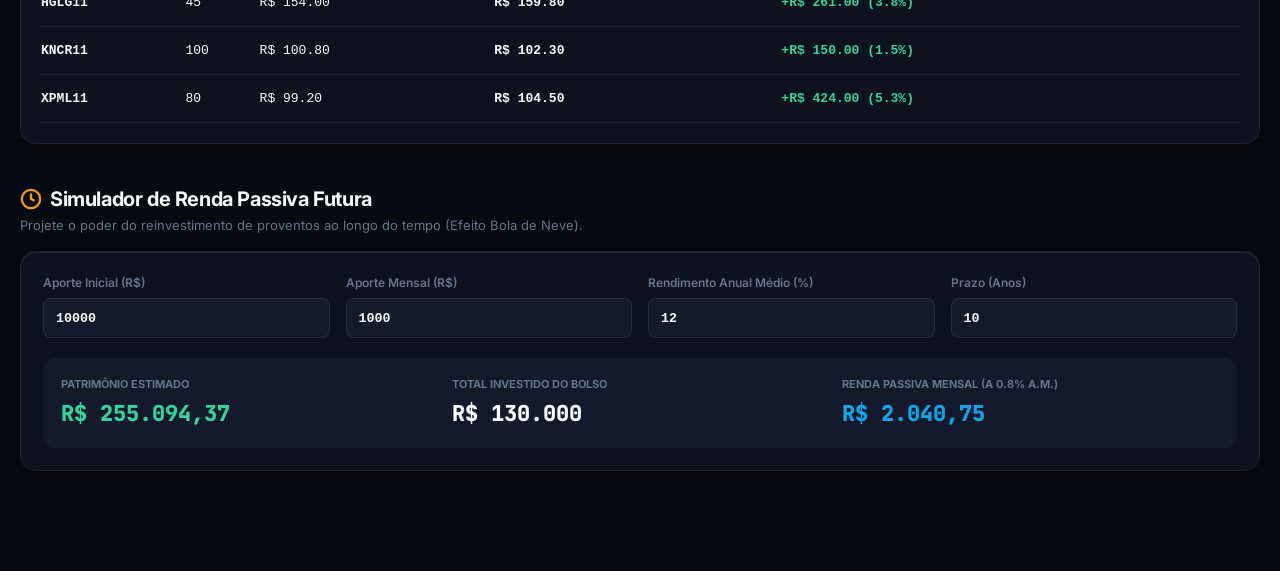
==== commit a137062a: "feat(parte-2): motor de valuation (Bazin interativo, Graham calibrado), comparador lado a lado e cor" ====
--- a/index.html
+++ b/index.html
@@ -49,9 +49,10 @@
       <a class="nav-link active" data-tab="todos" href="#todos">Início</a>
       <a class="nav-link" data-tab="acoes" href="#acoes">Ações</a>
       <a class="nav-link" data-tab="fiis" href="#fiis">FIIs</a>
+      <a class="nav-link" data-tab="comparador" href="#compareSection">Comparador</a>
       <a class="nav-link" data-tab="radar" href="#radar">Radar de Proventos</a>
-      <a class="nav-link" data-tab="carteira" href="#carteira">Minha Carteira</a>
-      <a class="nav-link" data-tab="simulador" href="#simulador">Simulador</a>
+      <a class="nav-link" data-tab="carteira" href="#portfolioSection">Minha Carteira</a>
+      <a class="nav-link" data-tab="simulador" href="#simulatorSection">Simulador</a>
     </nav>
 
     <!-- Barra de Busca Rápida (Desktop) -->
@@ -60,7 +61,7 @@
         <circle cx="11" cy="11" r="8"></circle>
         <line x1="21" y1="21" x2="16.65" y2="16.65"></line>
       </svg>
-      <input type="text" class="search-input" id="globalSearchInput" placeholder="Buscar ativo (ex: PETR4, HGLG11)..." autocomplete="off">
+      <input type="text" class="search-input" id="globalSearchInput" placeholder="Buscar ativo (ex: PETR4, HGLG11, ITUB4)..." autocomplete="off">
       <span class="search-shortcut">/</span>
     </div>
 
@@ -101,6 +102,8 @@
       <button class="pill-item active" data-filter="all">Todos os Ativos</button>
       <button class="pill-item" data-filter="AÇÃO">Ações B3</button>
       <button class="pill-item" data-filter="FII">Fundos Imobiliários</button>
+      <button class="pill-item" data-filter="FIAGRO">Fiagros</button>
+      <button class="pill-item" data-filter="BDR">BDRs (EUA)</button>
       <button class="pill-item" data-filter="high-dy">Maiores Proventos (DY > 8%)</button>
       <button class="pill-item" data-filter="safe">Sem Armadilha de Yield</button>
       <button class="pill-item" data-filter="low-pl">Menor P/L</button>
@@ -127,6 +130,40 @@
     <div class="assets-grid" id="assetsGrid">
       <!-- Injetado dinamicamente via app.js -->
     </div>
+
+    <!-- Seção: Comparador Lado a Lado de Ativos (Parte 2) -->
+    <section id="compareSection" class="compare-container">
+      <div class="section-title-bar">
+        <div>
+          <h2 class="section-title">
+            <svg width="22" height="22" viewBox="0 0 24 24" fill="none" stroke="var(--emerald-400)" stroke-width="2.5">
+              <path d="M18 20V10"></path>
+              <path d="M12 20V4"></path>
+              <path d="M6 20v-6"></path>
+            </svg>
+            Comparador Lado a Lado de Ativos
+          </h2>
+          <p class="section-subtitle">Analise até 4 ativos frente a frente com destaque automático dos melhores múltiplos e valuation.</p>
+        </div>
+      </div>
+
+      <div class="compare-header-row">
+        <div class="compare-tag-list" id="compareSelectedTags">
+          <!-- Tags de ativos selecionados inseridas via JS -->
+        </div>
+
+        <div style="display: flex; align-items: center; gap: 8px;">
+          <select id="compareAddSelect" class="compare-select">
+            <option value="">+ Adicionar ativo para comparar...</option>
+            <!-- Opções inseridas via JS -->
+          </select>
+        </div>
+      </div>
+
+      <div class="compare-table-wrapper" id="compareTableContainer">
+        <!-- Tabela comparativa gerada dinamicamente pelo ValuationEngine -->
+      </div>
+    </section>
 
     <!-- Seção: Minha Carteira Rápida (Exemplo com Preço Médio e Rendimentos Reais) -->
     <section id="portfolioSection" style="margin-top: 40px;">
@@ -242,6 +279,14 @@
       </svg>
       <span>Radar</span>
     </a>
+    <a class="bottom-nav-item" data-tab="comparador" href="#compareSection">
+      <svg viewBox="0 0 24 24" fill="none" stroke="currentColor" stroke-width="2">
+        <path d="M18 20V10"></path>
+        <path d="M12 20V4"></path>
+        <path d="M6 20v-6"></path>
+      </svg>
+      <span>Comparar</span>
+    </a>
     <a class="bottom-nav-item" data-tab="carteira" href="#portfolioSection">
       <svg viewBox="0 0 24 24" fill="none" stroke="currentColor" stroke-width="2">
         <path d="M21 16V8a2 2 0 0 0-1-1.73l-7-4a2 2 0 0 0-2 0l-7 4A2 2 0 0 0 3 8v8a2 2 0 0 0 1 1.73l7 4a2 2 0 0 0 2 0l7-4A2 2 0 0 0 21 16z"></path>
@@ -254,19 +299,13 @@
         <line x1="12" y1="1" x2="12" y2="23"></line>
         <path d="M17 5H9.5a3.5 3.5 0 0 0 0 7h5a3.5 3.5 0 0 1 0 7H6"></path>
       </svg>
-      <span>Simulador</span>
-    </a>
-    <a class="bottom-nav-item" id="mobileSearchTrigger" href="#">
-      <svg viewBox="0 0 24 24" fill="none" stroke="currentColor" stroke-width="2">
-        <circle cx="11" cy="11" r="8"></circle>
-        <line x1="21" y1="21" x2="16.65" y2="16.65"></line>
-      </svg>
-      <span>Buscar</span>
+      <span>Simular</span>
     </a>
   </nav>
 
   <!-- Scripts -->
   <script src="/js/data.js"></script>
+  <script src="/js/valuation.js"></script>
   <script src="/js/app.js"></script>
 </body>
 </html>
--- a/css/style.css
+++ b/css/style.css
@@ -819,6 +819,173 @@
 .check-icon.fail {
   background: var(--rose-glow);
   color: var(--rose-400);
+}
+
+/* ==========================================================================
+   COMPARADOR LADO A LADO DE ATIVOS (PARTE 2)
+   ========================================================================== */
+.compare-container {
+  background: var(--bg-surface);
+  border: 1px solid var(--border-subtle);
+  border-radius: var(--radius-lg);
+  padding: 24px;
+  box-shadow: var(--shadow-card);
+  margin-top: 36px;
+  margin-bottom: 24px;
+}
+
+.compare-header-row {
+  display: flex;
+  flex-wrap: wrap;
+  align-items: center;
+  justify-content: space-between;
+  gap: 16px;
+  margin-bottom: 20px;
+}
+
+.compare-tag-list {
+  display: flex;
+  flex-wrap: wrap;
+  align-items: center;
+  gap: 8px;
+}
+
+.compare-tag {
+  display: inline-flex;
+  align-items: center;
+  gap: 6px;
+  padding: 6px 12px;
+  border-radius: 20px;
+  background: var(--bg-surface-elevated);
+  border: 1px solid var(--border-glass);
+  font-size: 13px;
+  font-weight: 700;
+  color: var(--text-primary);
+  font-family: 'JetBrains Mono', monospace;
+}
+
+.compare-tag-remove {
+  background: none;
+  border: none;
+  color: var(--text-muted);
+  cursor: pointer;
+  font-size: 15px;
+  display: flex;
+  align-items: center;
+  padding: 0 2px;
+}
+.compare-tag-remove:hover {
+  color: var(--rose-400);
+}
+
+.compare-select {
+  height: 38px;
+  background: var(--bg-surface-elevated);
+  border: 1px solid var(--border-subtle);
+  border-radius: var(--radius-sm);
+  color: var(--text-primary);
+  padding: 0 12px;
+  font-size: 13px;
+  font-weight: 600;
+  outline: none;
+  cursor: pointer;
+}
+.compare-select:focus {
+  border-color: var(--border-focus);
+}
+
+.compare-table-wrapper {
+  overflow-x: auto;
+  border-radius: var(--radius-md);
+  border: 1px solid var(--border-subtle);
+  background: var(--bg-canvas);
+}
+
+.compare-table {
+  width: 100%;
+  border-collapse: collapse;
+  text-align: left;
+  font-size: 13.5px;
+  min-width: 600px;
+}
+
+.compare-table th, 
+.compare-table td {
+  padding: 12px 16px;
+  border-bottom: 1px solid var(--border-subtle);
+}
+
+.compare-table th {
+  background: var(--bg-surface-elevated);
+  color: var(--text-muted);
+  font-size: 12px;
+  font-weight: 700;
+  text-transform: uppercase;
+  letter-spacing: 0.05em;
+}
+
+.compare-table td.metric-title-cell {
+  font-weight: 600;
+  color: var(--text-secondary);
+  background: var(--bg-surface);
+  width: 240px;
+}
+
+.compare-table td.winner-cell {
+  background: var(--emerald-glow);
+  color: var(--emerald-400);
+  font-weight: 700;
+  position: relative;
+}
+
+.winner-crown {
+  display: inline-block;
+  margin-left: 4px;
+  font-size: 11px;
+}
+
+/* Slider Interativo de Bazin */
+.bazin-slider-box {
+  background: var(--bg-surface-elevated);
+  border: 1px solid var(--border-subtle);
+  border-radius: var(--radius-md);
+  padding: 14px 16px;
+  margin-top: 14px;
+}
+
+.bazin-slider-header {
+  display: flex;
+  justify-content: space-between;
+  align-items: center;
+  margin-bottom: 8px;
+}
+
+.bazin-range-input {
+  width: 100%;
+  accent-color: var(--emerald-400);
+  cursor: pointer;
+}
+
+/* Badge de Margem de Segurança */
+.safety-margin-badge {
+  display: inline-flex;
+  align-items: center;
+  gap: 4px;
+  padding: 3px 8px;
+  border-radius: 6px;
+  font-size: 11px;
+  font-weight: 700;
+  font-family: 'JetBrains Mono', monospace;
+}
+.safety-margin-badge.positive {
+  background: var(--emerald-glow);
+  color: var(--emerald-400);
+  border: 1px solid rgba(16, 185, 129, 0.3);
+}
+.safety-margin-badge.negative {
+  background: var(--rose-glow);
+  color: var(--rose-400);
+  border: 1px solid rgba(244, 63, 94, 0.3);
 }
 
 /* ==========================================================================
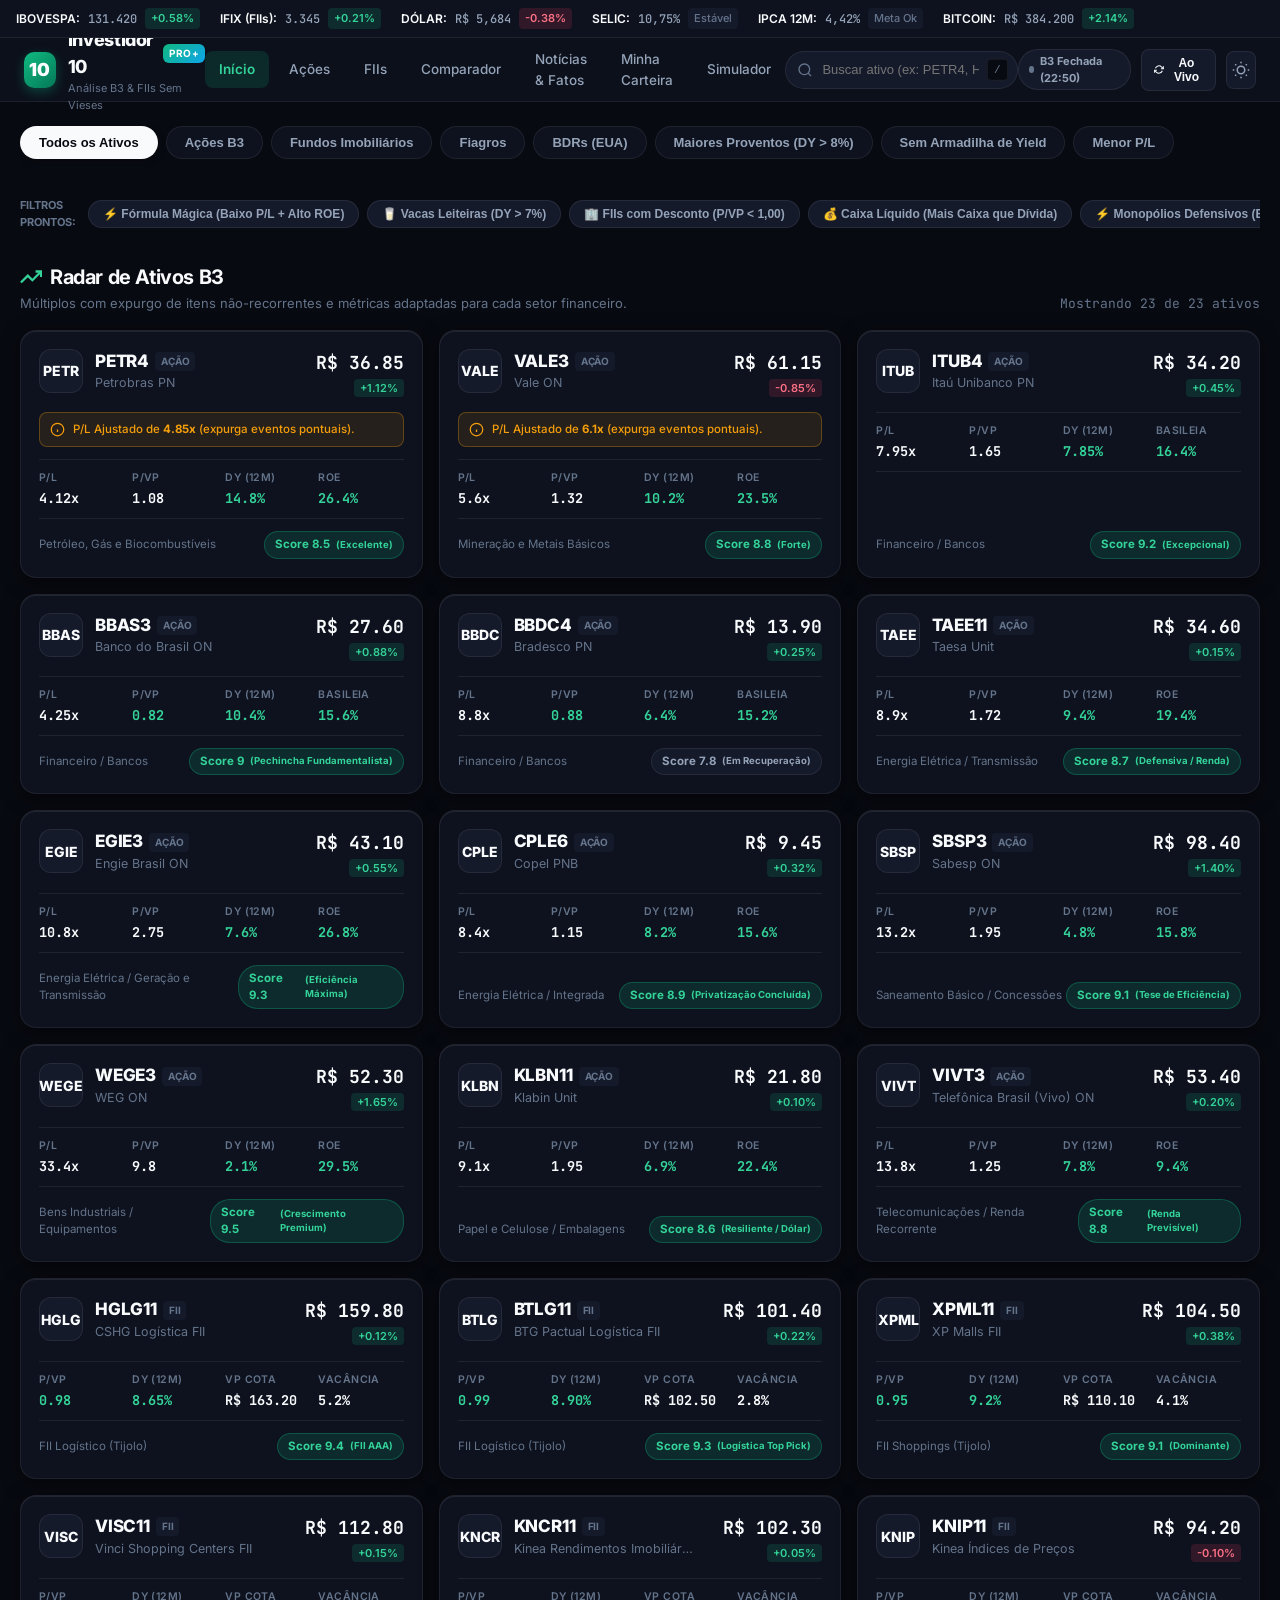
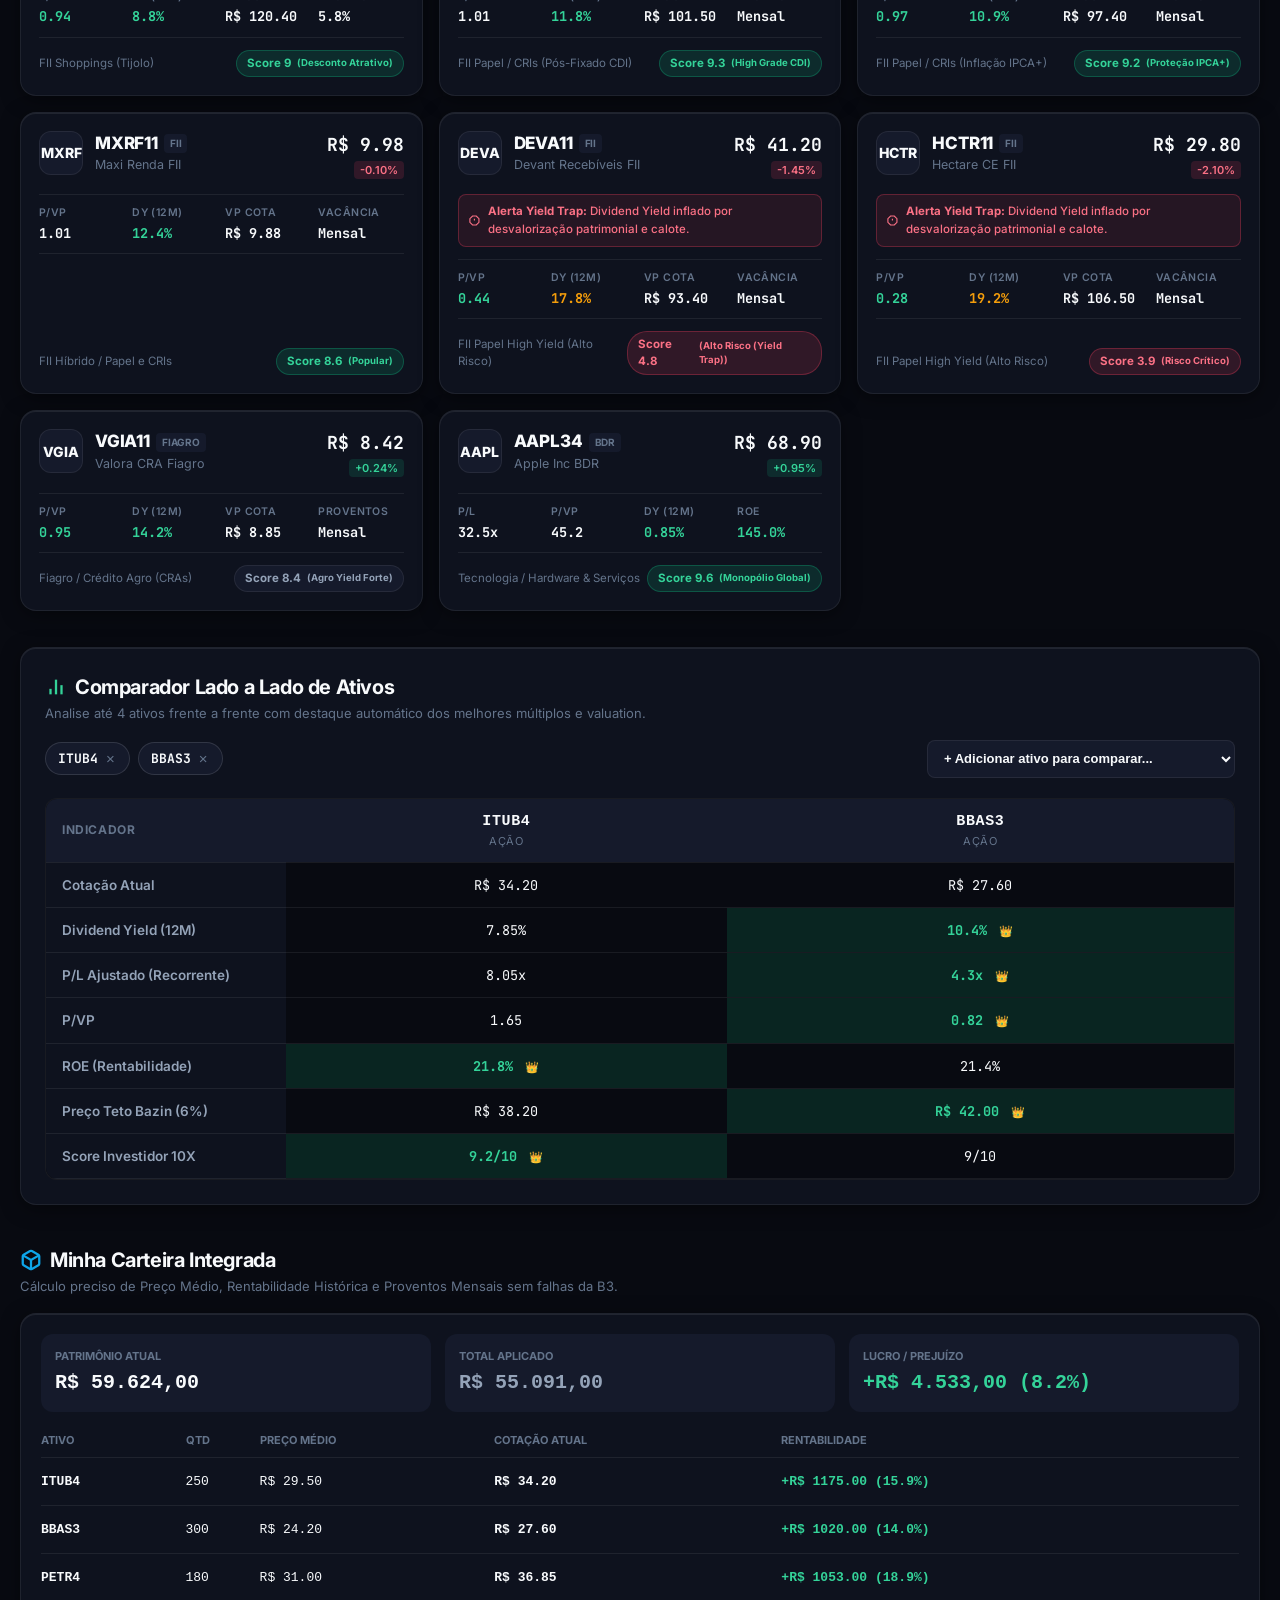
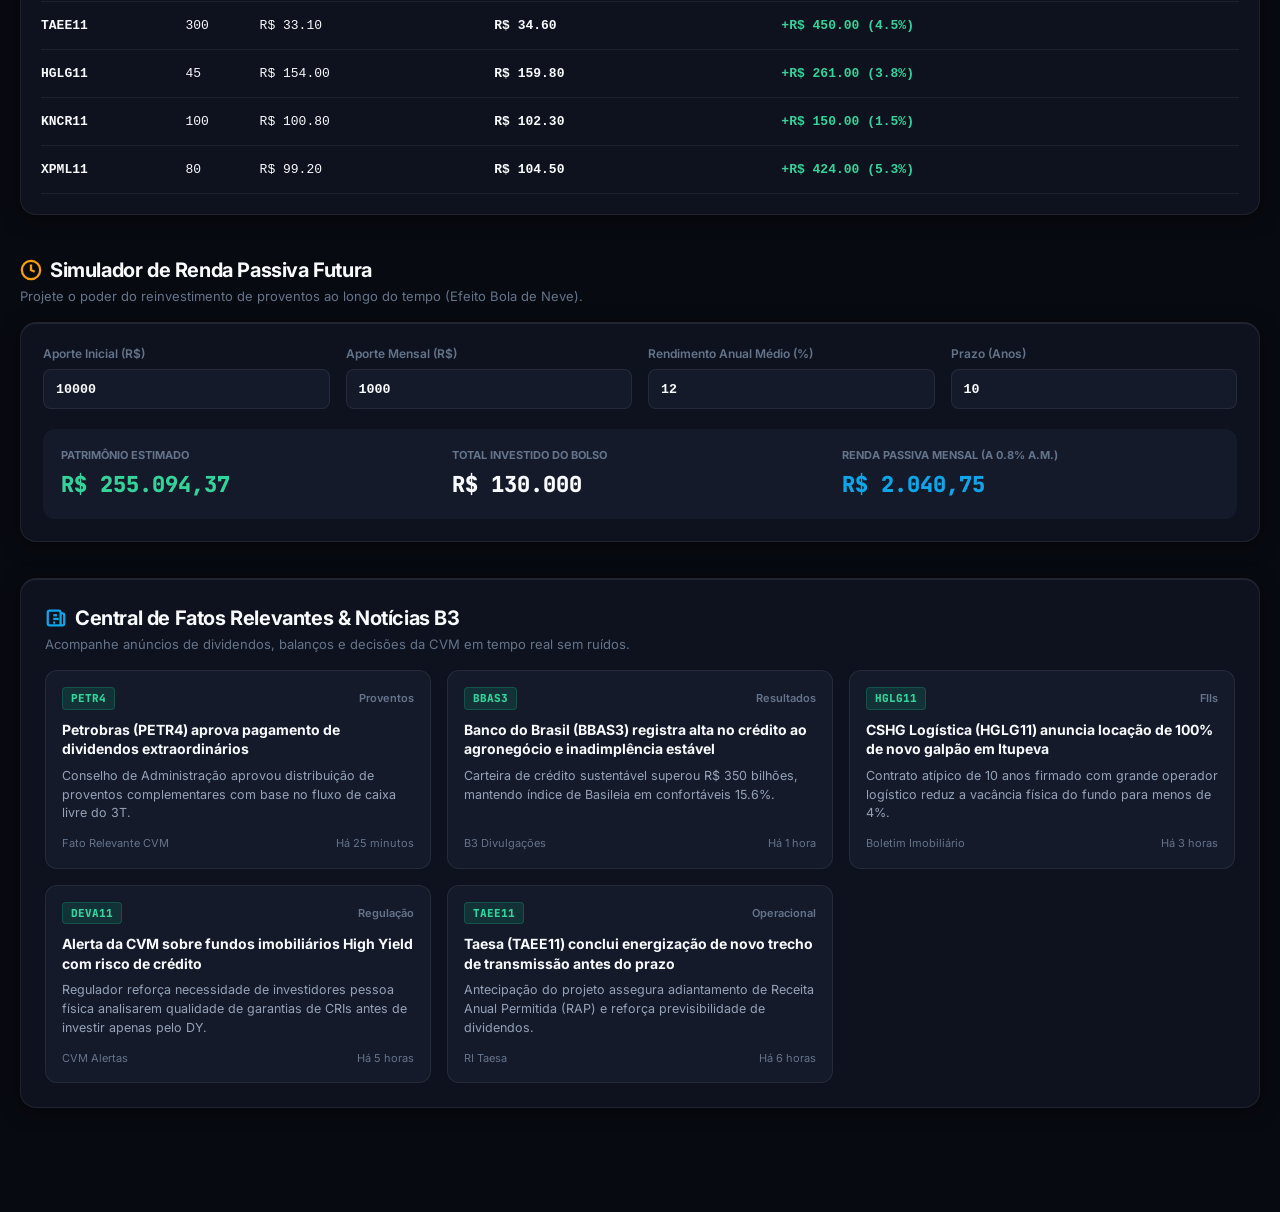
==== commit 4ec86bc3: "feat(parte-3): integracao ao vivo (AwesomeAPI + Brapi), status do pregao B3, central de fatos releva" ====
--- a/index.html
+++ b/index.html
@@ -50,7 +50,7 @@
       <a class="nav-link" data-tab="acoes" href="#acoes">Ações</a>
       <a class="nav-link" data-tab="fiis" href="#fiis">FIIs</a>
       <a class="nav-link" data-tab="comparador" href="#compareSection">Comparador</a>
-      <a class="nav-link" data-tab="radar" href="#radar">Radar de Proventos</a>
+      <a class="nav-link" data-tab="noticias" href="#newsSection">Notícias & Fatos</a>
       <a class="nav-link" data-tab="carteira" href="#portfolioSection">Minha Carteira</a>
       <a class="nav-link" data-tab="simulador" href="#simulatorSection">Simulador</a>
     </nav>
@@ -65,8 +65,24 @@
       <span class="search-shortcut">/</span>
     </div>
 
-    <!-- Controles & Instalação PWA -->
+    <!-- Controles, Status B3 & Instalação PWA -->
     <div class="header-actions">
+      <!-- Indicador de Status do Pregão B3 -->
+      <div class="market-status-pill" id="marketStatusPill" title="Horário de negociação B3: 10h às 18h">
+        <span class="status-dot" id="marketStatusDot"></span>
+        <span id="marketStatusText">Mercado B3</span>
+      </div>
+
+      <!-- Botão de Sincronizar Cotações em Tempo Real -->
+      <button class="btn-sync-quotes" id="syncQuotesBtn" title="Atualizar cotações em tempo real">
+        <svg class="sync-icon" id="syncQuotesIcon" width="13" height="13" viewBox="0 0 24 24" fill="none" stroke="currentColor" stroke-width="2.5">
+          <polyline points="23 4 23 10 17 10"></polyline>
+          <polyline points="1 20 1 14 7 14"></polyline>
+          <path d="M3.51 9a9 9 0 0 1 14.85-3.36L23 10M1 14l4.64 4.36A9 9 0 0 0 20.49 15"></path>
+        </svg>
+        <span id="syncQuotesText">Ao Vivo</span>
+      </button>
+
       <!-- Botão de Instalar PWA no Celular/PC -->
       <button class="btn-pwa-install" id="pwaInstallBtn" style="display: none;" title="Instalar como Aplicativo">
         <svg width="15" height="15" viewBox="0 0 24 24" fill="none" stroke="currentColor" stroke-width="2.2">
@@ -97,7 +113,7 @@
   <!-- 3. CONTAINER PRINCIPAL -->
   <main class="main-container">
 
-    <!-- Filtros de Pílulas Rápidas -->
+    <!-- Filtros de Categorias Rápidas -->
     <div class="category-pills" id="categoryPills">
       <button class="pill-item active" data-filter="all">Todos os Ativos</button>
       <button class="pill-item" data-filter="AÇÃO">Ações B3</button>
@@ -107,6 +123,16 @@
       <button class="pill-item" data-filter="high-dy">Maiores Proventos (DY > 8%)</button>
       <button class="pill-item" data-filter="safe">Sem Armadilha de Yield</button>
       <button class="pill-item" data-filter="low-pl">Menor P/L</button>
+    </div>
+
+    <!-- Presets do Screener Inteligente -->
+    <div class="presets-scroll-bar" id="screenerPresets">
+      <span style="font-size: 11px; font-weight: 700; color: var(--text-muted); text-transform: uppercase; margin-right: 4px;">Filtros Prontos:</span>
+      <button class="preset-chip" data-preset="magic">⚡ Fórmula Mágica (Baixo P/L + Alto ROE)</button>
+      <button class="preset-chip" data-preset="cows">🥛 Vacas Leiteiras (DY > 7%)</button>
+      <button class="preset-chip" data-preset="cheap-fiis">🏢 FIIs com Desconto (P/VP &lt; 1,00)</button>
+      <button class="preset-chip" data-preset="cash">💰 Caixa Líquido (Mais Caixa que Dívida)</button>
+      <button class="preset-chip" data-preset="utilities">⚡ Monopólios Defensivos (Elétricas)</button>
     </div>
 
     <!-- Título da Seção Dinâmica -->
@@ -238,6 +264,28 @@
       </div>
     </section>
 
+    <!-- Seção: Central de Notícias & Fatos Relevantes B3 (Parte 3) -->
+    <section id="newsSection" class="news-container">
+      <div class="section-title-bar">
+        <div>
+          <h2 class="section-title">
+            <svg width="22" height="22" viewBox="0 0 24 24" fill="none" stroke="var(--blue-500)" stroke-width="2.5">
+              <path d="M19 20H5a2 2 0 0 1-2-2V6a2 2 0 0 1 2-2h10a2 2 0 0 1 2 2v1m2 13a2 2 0 0 1-2-2V7m2 13a2 2 0 0 0 2-2V9a2 2 0 0 0-2-2h-2"></path>
+              <line x1="9" y1="9" x2="13" y2="9"></line>
+              <line x1="9" y1="13" x2="15" y2="13"></line>
+              <line x1="9" y1="17" x2="11" y2="17"></line>
+            </svg>
+            Central de Fatos Relevantes & Notícias B3
+          </h2>
+          <p class="section-subtitle">Acompanhe anúncios de dividendos, balanços e decisões da CVM em tempo real sem ruídos.</p>
+        </div>
+      </div>
+
+      <div class="news-grid" id="newsGridContainer">
+        <!-- Notícias injetadas dinamicamente via liveData.js / app.js -->
+      </div>
+    </section>
+
   </main>
 
   <!-- 4. MODAL DE DETALHES DO ATIVO (RAIO-X COMPLETO / BOTTOM SHEET NO CELULAR) -->
@@ -294,18 +342,18 @@
       </svg>
       <span>Carteira</span>
     </a>
-    <a class="bottom-nav-item" data-tab="simulador" href="#simulatorSection">
-      <svg viewBox="0 0 24 24" fill="none" stroke="currentColor" stroke-width="2">
-        <line x1="12" y1="1" x2="12" y2="23"></line>
-        <path d="M17 5H9.5a3.5 3.5 0 0 0 0 7h5a3.5 3.5 0 0 1 0 7H6"></path>
-      </svg>
-      <span>Simular</span>
+    <a class="bottom-nav-item" data-tab="noticias" href="#newsSection">
+      <svg viewBox="0 0 24 24" fill="none" stroke="currentColor" stroke-width="2">
+        <path d="M19 20H5a2 2 0 0 1-2-2V6a2 2 0 0 1 2-2h10a2 2 0 0 1 2 2v1m2 13a2 2 0 0 1-2-2V7m2 13a2 2 0 0 0 2-2V9a2 2 0 0 0-2-2h-2"></path>
+      </svg>
+      <span>Notícias</span>
     </a>
   </nav>
 
   <!-- Scripts -->
   <script src="/js/data.js"></script>
   <script src="/js/valuation.js"></script>
+  <script src="/js/liveData.js"></script>
   <script src="/js/app.js"></script>
 </body>
 </html>
--- a/css/style.css
+++ b/css/style.css
@@ -986,6 +986,189 @@
   background: var(--rose-glow);
   color: var(--rose-400);
   border: 1px solid rgba(244, 63, 94, 0.3);
+}
+
+/* ==========================================================================
+   STATUS DO MERCADO B3 & SINCRONIZAÇÃO AO VIVO (PARTE 3)
+   ========================================================================== */
+.market-status-pill {
+  display: inline-flex;
+  align-items: center;
+  gap: 6px;
+  padding: 3px 10px;
+  border-radius: 20px;
+  font-size: 11px;
+  font-weight: 700;
+  background: var(--bg-surface-elevated);
+  border: 1px solid var(--border-subtle);
+  color: var(--text-secondary);
+}
+
+.status-dot {
+  width: 7px;
+  height: 7px;
+  border-radius: 50%;
+  background: var(--emerald-400);
+  box-shadow: 0 0 8px var(--emerald-400);
+  animation: pulseDot 2s infinite ease-in-out;
+}
+.status-dot.closed {
+  background: var(--text-muted);
+  box-shadow: none;
+  animation: none;
+}
+
+@keyframes pulseDot {
+  0%, 100% { opacity: 1; transform: scale(1); }
+  50% { opacity: 0.4; transform: scale(0.85); }
+}
+
+.btn-sync-quotes {
+  display: inline-flex;
+  align-items: center;
+  gap: 6px;
+  padding: 6px 12px;
+  border-radius: var(--radius-sm);
+  background: var(--bg-surface-elevated);
+  border: 1px solid var(--border-subtle);
+  color: var(--text-primary);
+  font-size: 12px;
+  font-weight: 600;
+  cursor: pointer;
+  transition: all 150ms var(--ease-spring);
+}
+.btn-sync-quotes:hover {
+  background: var(--bg-hover);
+  border-color: var(--border-glass);
+}
+.btn-sync-quotes:active {
+  transform: scale(0.96);
+}
+
+.sync-icon.spinning {
+  animation: spin 1s linear infinite;
+}
+@keyframes spin {
+  from { transform: rotate(0deg); }
+  to { transform: rotate(360deg); }
+}
+
+/* ==========================================================================
+   CENTRAL DE NOTÍCIAS & FATOS RELEVANTES (PARTE 3)
+   ========================================================================== */
+.news-container {
+  background: var(--bg-surface);
+  border: 1px solid var(--border-subtle);
+  border-radius: var(--radius-lg);
+  padding: 24px;
+  box-shadow: var(--shadow-card);
+  margin-top: 36px;
+  margin-bottom: 24px;
+}
+
+.news-grid {
+  display: grid;
+  grid-template-columns: repeat(auto-fill, minmax(320px, 1fr));
+  gap: 16px;
+  margin-top: 16px;
+}
+
+.news-card {
+  background: var(--bg-surface-elevated);
+  border: 1px solid var(--border-subtle);
+  border-radius: var(--radius-md);
+  padding: 16px;
+  display: flex;
+  flex-direction: column;
+  justify-content: space-between;
+  transition: transform 180ms var(--ease-spring), border-color 180ms ease;
+  cursor: pointer;
+}
+.news-card:hover {
+  transform: translateY(-2px);
+  border-color: var(--border-glass);
+}
+
+.news-header-meta {
+  display: flex;
+  align-items: center;
+  justify-content: space-between;
+  margin-bottom: 10px;
+}
+
+.news-ticker-badge {
+  font-size: 11px;
+  font-weight: 800;
+  font-family: 'JetBrains Mono', monospace;
+  padding: 2px 8px;
+  border-radius: 4px;
+  background: var(--emerald-glow);
+  color: var(--emerald-400);
+  border: 1px solid rgba(16, 185, 129, 0.25);
+}
+
+.news-title {
+  font-size: 14px;
+  font-weight: 700;
+  line-height: 1.4;
+  color: var(--text-primary);
+  margin-bottom: 8px;
+}
+
+.news-summary {
+  font-size: 12.5px;
+  color: var(--text-secondary);
+  line-height: 1.5;
+  margin-bottom: 12px;
+}
+
+.news-footer {
+  display: flex;
+  align-items: center;
+  justify-content: space-between;
+  font-size: 11px;
+  color: var(--text-muted);
+}
+
+/* ==========================================================================
+   PRESETS DE FILTRO COMBINADO (RADAR / SCREENER AVANÇADO)
+   ========================================================================== */
+.presets-scroll-bar {
+  display: flex;
+  align-items: center;
+  gap: 8px;
+  overflow-x: auto;
+  padding: 6px 0 14px;
+  margin-bottom: 18px;
+  scrollbar-width: none;
+}
+.presets-scroll-bar::-webkit-scrollbar {
+  display: none;
+}
+
+.preset-chip {
+  display: inline-flex;
+  align-items: center;
+  gap: 6px;
+  padding: 6px 14px;
+  border-radius: 20px;
+  background: var(--bg-surface-elevated);
+  border: 1px solid var(--border-subtle);
+  font-size: 12px;
+  font-weight: 600;
+  color: var(--text-secondary);
+  cursor: pointer;
+  white-space: nowrap;
+  transition: all 150ms var(--ease-spring);
+}
+.preset-chip:hover {
+  color: var(--text-primary);
+  border-color: var(--border-glass);
+}
+.preset-chip.active {
+  background: linear-gradient(135deg, rgba(16, 185, 129, 0.2), rgba(14, 165, 233, 0.2));
+  color: var(--emerald-400);
+  border-color: rgba(16, 185, 129, 0.4);
 }
 
 /* ==========================================================================
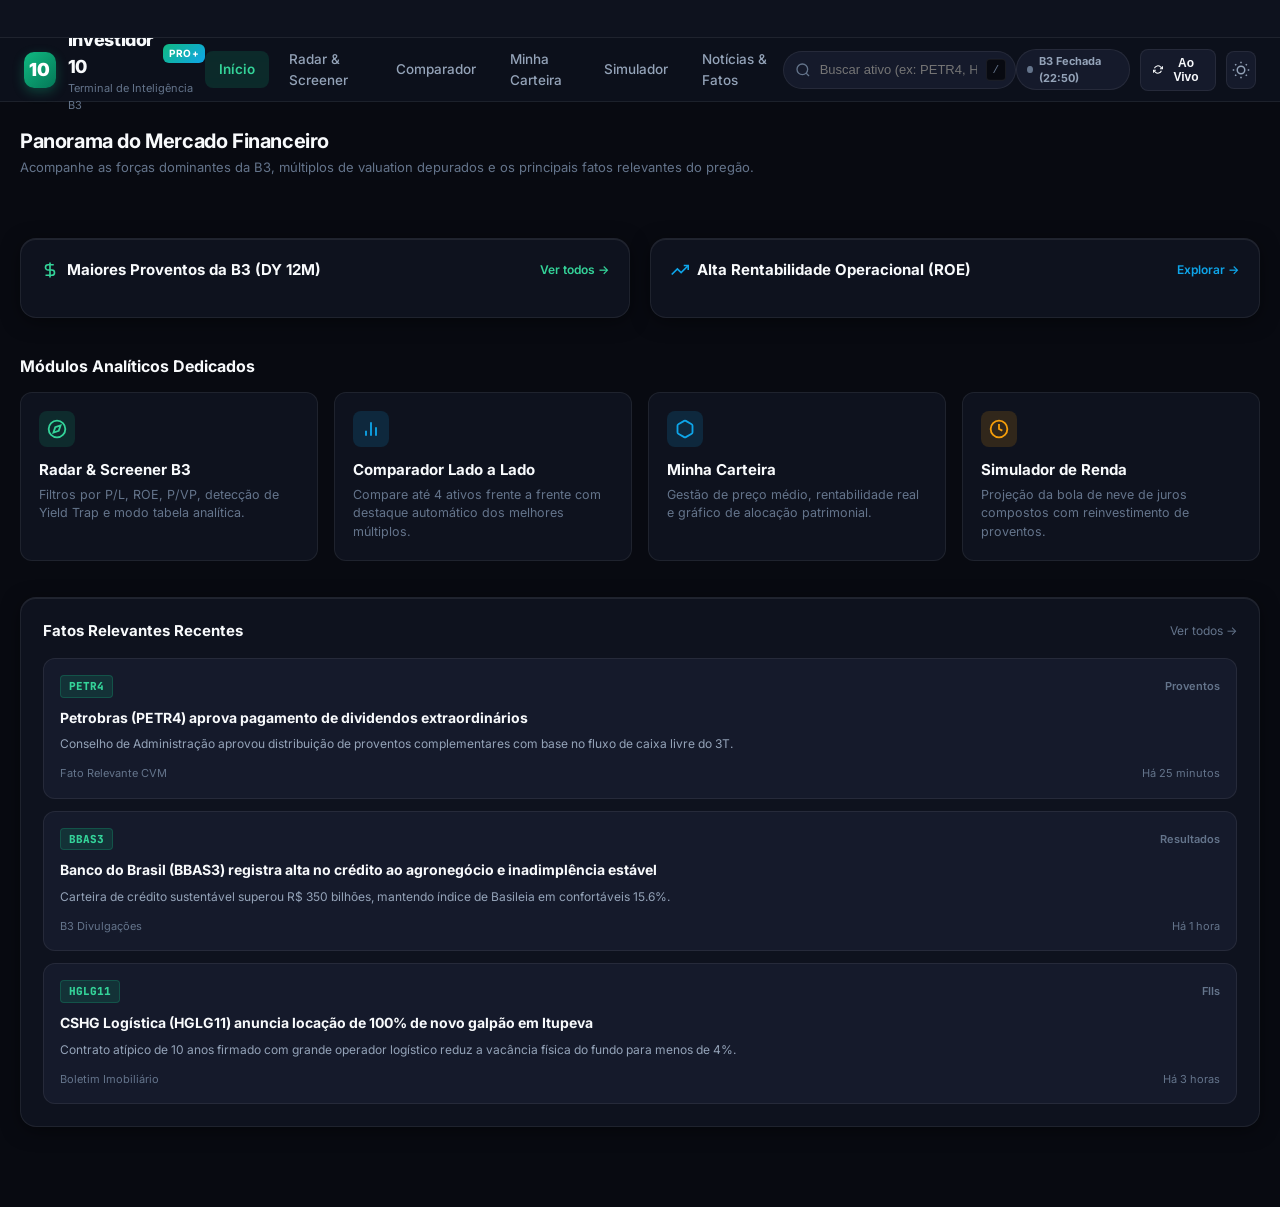
==== commit 85020e2b: "feat(parte4): implement native SVG financial charts, dedicated multi-tab HTML pages, and institution" ====
--- a/index.html
+++ b/index.html
@@ -7,16 +7,16 @@
   <meta name="apple-mobile-web-app-capable" content="yes">
   <meta name="apple-mobile-web-app-status-bar-style" content="black-translucent">
   <meta name="apple-mobile-web-app-title" content="Investidor10X">
-  <meta name="description" content="Plataforma de análise fundamentalista avançada, valuation inteligente e carteira de ativos B3.">
-  
-  <title>Investidor 10X - Análise Inteligente de Ações & FIIs</title>
+  <meta name="description" content="Terminal de análise fundamentalista, valuation inteligente e carteira de ativos B3.">
+  
+  <title>Investidor 10X - Panorama de Mercado & Análise B3</title>
   
   <!-- PWA Manifest & Favicon -->
   <link rel="manifest" href="/manifest.json">
   <link rel="icon" type="image/svg+xml" href="/icons/favicon.svg">
   <link rel="apple-touch-icon" href="/icons/apple-touch-icon.png">
   
-  <!-- Tipografia Moderna (Google Fonts) -->
+  <!-- Tipografia Moderna -->
   <link rel="preconnect" href="https://fonts.googleapis.com">
   <link rel="preconnect" href="https://fonts.gstatic.com" crossorigin>
   <link href="https://fonts.googleapis.com/css2?family=Inter:wght@400;500;600;700;800;900&family=JetBrains+Mono:wght@500;700&display=swap" rel="stylesheet">
@@ -26,54 +26,48 @@
 </head>
 <body>
 
-  <!-- 1. BARRA DE ÍNDICES AO VIVO (TICKER TAPE NO TOPO) -->
-  <div class="ticker-ribbon" id="tickerRibbon" aria-label="Cotações em tempo real">
-    <!-- Preenchido dinamicamente via data.js -->
-  </div>
-
-  <!-- 2. HEADER DA APLICAÇÃO (DESKTOP & MOBILE COMPACT) -->
+  <!-- 1. BARRA DE ÍNDICES AO VIVO NO TOPO -->
+  <div class="ticker-ribbon" id="tickerRibbon" aria-label="Cotações em tempo real"></div>
+
+  <!-- 2. HEADER DA APLICAÇÃO -->
   <header class="app-header">
-    <!-- Logotipo e Marca -->
-    <a class="brand-wrapper" href="#" id="brandHomeBtn">
+    <a class="brand-wrapper" href="/">
       <div class="brand-logo">10</div>
       <div class="brand-text">
         <div class="brand-title">
           Investidor 10<span class="badge-pro">PRO+</span>
         </div>
-        <div class="brand-subtitle">Análise B3 & FIIs Sem Vieses</div>
-      </div>
-    </a>
-
-    <!-- Navegação Desktop (Oculta no Celular) -->
+        <div class="brand-subtitle">Terminal de Inteligência B3</div>
+      </div>
+    </a>
+
+    <!-- Navegação Desktop por Abas Dedicadas -->
     <nav class="desktop-nav" aria-label="Navegação Principal">
-      <a class="nav-link active" data-tab="todos" href="#todos">Início</a>
-      <a class="nav-link" data-tab="acoes" href="#acoes">Ações</a>
-      <a class="nav-link" data-tab="fiis" href="#fiis">FIIs</a>
-      <a class="nav-link" data-tab="comparador" href="#compareSection">Comparador</a>
-      <a class="nav-link" data-tab="noticias" href="#newsSection">Notícias & Fatos</a>
-      <a class="nav-link" data-tab="carteira" href="#portfolioSection">Minha Carteira</a>
-      <a class="nav-link" data-tab="simulador" href="#simulatorSection">Simulador</a>
+      <a class="nav-link active" href="/">Início</a>
+      <a class="nav-link" href="/radar">Radar & Screener</a>
+      <a class="nav-link" href="/comparador">Comparador</a>
+      <a class="nav-link" href="/carteira">Minha Carteira</a>
+      <a class="nav-link" href="/simulador">Simulador</a>
+      <a class="nav-link" href="/noticias">Notícias & Fatos</a>
     </nav>
 
-    <!-- Barra de Busca Rápida (Desktop) -->
+    <!-- Busca Rápida -->
     <div class="search-bar-container">
       <svg class="search-icon" width="16" height="16" viewBox="0 0 24 24" fill="none" stroke="currentColor" stroke-width="2">
         <circle cx="11" cy="11" r="8"></circle>
         <line x1="21" y1="21" x2="16.65" y2="16.65"></line>
       </svg>
-      <input type="text" class="search-input" id="globalSearchInput" placeholder="Buscar ativo (ex: PETR4, HGLG11, ITUB4)..." autocomplete="off">
+      <input type="text" class="search-input" id="globalSearchInput" placeholder="Buscar ativo (ex: PETR4, HGLG11)..." autocomplete="off">
       <span class="search-shortcut">/</span>
     </div>
 
-    <!-- Controles, Status B3 & Instalação PWA -->
+    <!-- Controles & Instalação PWA -->
     <div class="header-actions">
-      <!-- Indicador de Status do Pregão B3 -->
       <div class="market-status-pill" id="marketStatusPill" title="Horário de negociação B3: 10h às 18h">
         <span class="status-dot" id="marketStatusDot"></span>
         <span id="marketStatusText">Mercado B3</span>
       </div>
 
-      <!-- Botão de Sincronizar Cotações em Tempo Real -->
       <button class="btn-sync-quotes" id="syncQuotesBtn" title="Atualizar cotações em tempo real">
         <svg class="sync-icon" id="syncQuotesIcon" width="13" height="13" viewBox="0 0 24 24" fill="none" stroke="currentColor" stroke-width="2.5">
           <polyline points="23 4 23 10 17 10"></polyline>
@@ -83,7 +77,6 @@
         <span id="syncQuotesText">Ao Vivo</span>
       </button>
 
-      <!-- Botão de Instalar PWA no Celular/PC -->
       <button class="btn-pwa-install" id="pwaInstallBtn" style="display: none;" title="Instalar como Aplicativo">
         <svg width="15" height="15" viewBox="0 0 24 24" fill="none" stroke="currentColor" stroke-width="2.2">
           <path d="M21 15v4a2 2 0 0 1-2 2H5a2 2 0 0 1-2-2v-4"></path>
@@ -93,7 +86,6 @@
         <span>Instalar App</span>
       </button>
 
-      <!-- Alternador de Tema (Dark / Light) -->
       <button class="btn-icon" id="themeToggleBtn" title="Alternar Modo Escuro/Claro" aria-label="Alternar tema">
         <svg id="themeIconDark" width="18" height="18" viewBox="0 0 24 24" fill="none" stroke="currentColor" stroke-width="2">
           <circle cx="12" cy="12" r="5"></circle>
@@ -110,185 +102,97 @@
     </div>
   </header>
 
-  <!-- 3. CONTAINER PRINCIPAL -->
+  <!-- 3. CONTAINER PRINCIPAL: ABA INÍCIO (PANORAMA DO MERCADO) -->
   <main class="main-container">
 
-    <!-- Filtros de Categorias Rápidas -->
-    <div class="category-pills" id="categoryPills">
-      <button class="pill-item active" data-filter="all">Todos os Ativos</button>
-      <button class="pill-item" data-filter="AÇÃO">Ações B3</button>
-      <button class="pill-item" data-filter="FII">Fundos Imobiliários</button>
-      <button class="pill-item" data-filter="FIAGRO">Fiagros</button>
-      <button class="pill-item" data-filter="BDR">BDRs (EUA)</button>
-      <button class="pill-item" data-filter="high-dy">Maiores Proventos (DY > 8%)</button>
-      <button class="pill-item" data-filter="safe">Sem Armadilha de Yield</button>
-      <button class="pill-item" data-filter="low-pl">Menor P/L</button>
-    </div>
-
-    <!-- Presets do Screener Inteligente -->
-    <div class="presets-scroll-bar" id="screenerPresets">
-      <span style="font-size: 11px; font-weight: 700; color: var(--text-muted); text-transform: uppercase; margin-right: 4px;">Filtros Prontos:</span>
-      <button class="preset-chip" data-preset="magic">⚡ Fórmula Mágica (Baixo P/L + Alto ROE)</button>
-      <button class="preset-chip" data-preset="cows">🥛 Vacas Leiteiras (DY > 7%)</button>
-      <button class="preset-chip" data-preset="cheap-fiis">🏢 FIIs com Desconto (P/VP &lt; 1,00)</button>
-      <button class="preset-chip" data-preset="cash">💰 Caixa Líquido (Mais Caixa que Dívida)</button>
-      <button class="preset-chip" data-preset="utilities">⚡ Monopólios Defensivos (Elétricas)</button>
-    </div>
-
-    <!-- Título da Seção Dinâmica -->
-    <div class="section-title-bar">
-      <div>
-        <h1 class="section-title">
-          <svg width="22" height="22" viewBox="0 0 24 24" fill="none" stroke="var(--emerald-400)" stroke-width="2.5">
-            <polyline points="23 6 13.5 15.5 8.5 10.5 1 18"></polyline>
-            <polyline points="17 6 23 6 23 12"></polyline>
-          </svg>
-          Radar de Ativos B3
-        </h1>
-        <p class="section-subtitle">Múltiplos com expurgo de itens não-recorrentes e métricas adaptadas para cada setor financeiro.</p>
-      </div>
-      <div class="asset-count-badge font-mono" id="assetCountBadge" style="color: var(--text-muted); font-size: 13px;">
-        Mostrando 9 ativos
-      </div>
-    </div>
-
-    <!-- Grid de Ativos (Cards Interativos) -->
-    <div class="assets-grid" id="assetsGrid">
-      <!-- Injetado dinamicamente via app.js -->
-    </div>
-
-    <!-- Seção: Comparador Lado a Lado de Ativos (Parte 2) -->
-    <section id="compareSection" class="compare-container">
-      <div class="section-title-bar">
-        <div>
-          <h2 class="section-title">
-            <svg width="22" height="22" viewBox="0 0 24 24" fill="none" stroke="var(--emerald-400)" stroke-width="2.5">
-              <path d="M18 20V10"></path>
-              <path d="M12 20V4"></path>
-              <path d="M6 20v-6"></path>
-            </svg>
-            Comparador Lado a Lado de Ativos
+    <!-- Hero / Boas-vindas Executivo -->
+    <div style="margin-bottom: 28px;">
+      <h1 class="section-title">Panorama do Mercado Financeiro</h1>
+      <p class="section-subtitle">Acompanhe as forças dominantes da B3, múltiplos de valuation depurados e os principais fatos relevantes do pregão.</p>
+    </div>
+
+    <!-- Grade dos Principais Indicadores Macroeconômicos -->
+    <div style="display: grid; grid-template-columns: repeat(auto-fit, minmax(180px, 1fr)); gap: 14px; margin-bottom: 32px;" id="homeIndicesGrid">
+      <!-- Injetado dinamicamente via JS -->
+    </div>
+
+    <!-- Destaques do Pregão: 2 Colunas Assimétricas Profissionais -->
+    <div style="display: grid; grid-template-columns: repeat(auto-fit, minmax(360px, 1fr)); gap: 20px; margin-bottom: 36px;">
+      <!-- Coluna 1: Maiores Pagadoras de Proventos -->
+      <div style="background: var(--bg-surface); border: 1px solid var(--border-subtle); border-radius: var(--radius-lg); padding: 20px; box-shadow: var(--shadow-card);">
+        <div style="display: flex; align-items: center; justify-content: space-between; margin-bottom: 16px;">
+          <h2 style="font-size: 15px; font-weight: 700; color: var(--text-primary); display: flex; align-items: center; gap: 8px;">
+            <svg width="18" height="18" viewBox="0 0 24 24" fill="none" stroke="var(--emerald-400)" stroke-width="2.2"><path d="M12 2v20M17 5H9.5a3.5 3.5 0 0 0 0 7h5a3.5 3.5 0 0 1 0 7H6"></path></svg>
+            Maiores Proventos da B3 (DY 12M)
           </h2>
-          <p class="section-subtitle">Analise até 4 ativos frente a frente com destaque automático dos melhores múltiplos e valuation.</p>
-        </div>
-      </div>
-
-      <div class="compare-header-row">
-        <div class="compare-tag-list" id="compareSelectedTags">
-          <!-- Tags de ativos selecionados inseridas via JS -->
-        </div>
-
-        <div style="display: flex; align-items: center; gap: 8px;">
-          <select id="compareAddSelect" class="compare-select">
-            <option value="">+ Adicionar ativo para comparar...</option>
-            <!-- Opções inseridas via JS -->
-          </select>
-        </div>
-      </div>
-
-      <div class="compare-table-wrapper" id="compareTableContainer">
-        <!-- Tabela comparativa gerada dinamicamente pelo ValuationEngine -->
-      </div>
-    </section>
-
-    <!-- Seção: Minha Carteira Rápida (Exemplo com Preço Médio e Rendimentos Reais) -->
-    <section id="portfolioSection" style="margin-top: 40px;">
-      <div class="section-title-bar">
-        <div>
-          <h2 class="section-title">
-            <svg width="22" height="22" viewBox="0 0 24 24" fill="none" stroke="var(--blue-500)" stroke-width="2.5">
-              <path d="M21 16V8a2 2 0 0 0-1-1.73l-7-4a2 2 0 0 0-2 0l-7 4A2 2 0 0 0 3 8v8a2 2 0 0 0 1 1.73l7 4a2 2 0 0 0 2 0l7-4A2 2 0 0 0 21 16z"></path>
-              <polyline points="3.27 6.96 12 12.01 20.73 6.96"></polyline>
-              <line x1="12" y1="22.08" x2="12" y2="12"></line>
-            </svg>
-            Minha Carteira Integrada
+          <a href="/radar" style="font-size: 12px; color: var(--emerald-400); text-decoration: none; font-weight: 600;">Ver todos &rarr;</a>
+        </div>
+        <div id="homeHighDyList" style="display: flex; flex-direction: column; gap: 10px;"></div>
+      </div>
+
+      <!-- Coluna 2: Destaques de Rentabilidade (ROE Consistente) -->
+      <div style="background: var(--bg-surface); border: 1px solid var(--border-subtle); border-radius: var(--radius-lg); padding: 20px; box-shadow: var(--shadow-card);">
+        <div style="display: flex; align-items: center; justify-content: space-between; margin-bottom: 16px;">
+          <h2 style="font-size: 15px; font-weight: 700; color: var(--text-primary); display: flex; align-items: center; gap: 8px;">
+            <svg width="18" height="18" viewBox="0 0 24 24" fill="none" stroke="var(--blue-500)" stroke-width="2.2"><polyline points="23 6 13.5 15.5 8.5 10.5 1 18"></polyline><polyline points="17 6 23 6 23 12"></polyline></svg>
+            Alta Rentabilidade Operacional (ROE)
           </h2>
-          <p class="section-subtitle">Cálculo preciso de Preço Médio, Rentabilidade Histórica e Proventos Mensais sem falhas da B3.</p>
-        </div>
-      </div>
-
-      <div style="background: var(--bg-surface); border: 1px solid var(--border-subtle); border-radius: var(--radius-lg); padding: 20px; box-shadow: var(--shadow-card);" id="portfolioContainer">
-        <!-- Tabela responsiva de carteira -->
-      </div>
-    </section>
-
-    <!-- Seção: Simulador de Juros Compostos & Preço Teto Bazin -->
-    <section id="simulatorSection" style="margin-top: 40px; margin-bottom: 20px;">
-      <div class="section-title-bar">
-        <div>
-          <h2 class="section-title">
-            <svg width="22" height="22" viewBox="0 0 24 24" fill="none" stroke="var(--amber-500)" stroke-width="2.5">
-              <circle cx="12" cy="12" r="10"></circle>
-              <polyline points="12 6 12 12 16 14"></polyline>
-            </svg>
-            Simulador de Renda Passiva Futura
-          </h2>
-          <p class="section-subtitle">Projete o poder do reinvestimento de proventos ao longo do tempo (Efeito Bola de Neve).</p>
-        </div>
-      </div>
-
-      <div style="background: var(--bg-surface); border: 1px solid var(--border-subtle); border-radius: var(--radius-lg); padding: 22px; box-shadow: var(--shadow-card);">
-        <div style="display: grid; grid-template-columns: repeat(auto-fit, minmax(220px, 1fr)); gap: 16px; margin-bottom: 20px;">
-          <div>
-            <label style="font-size: 12px; color: var(--text-muted); font-weight: 600; display: block; margin-bottom: 6px;">Aporte Inicial (R$)</label>
-            <input type="number" id="simInitial" value="10000" style="width: 100%; height: 40px; background: var(--bg-surface-elevated); border: 1px solid var(--border-subtle); border-radius: var(--radius-sm); color: var(--text-primary); padding: 0 12px; font-weight: 700; font-family: monospace;">
-          </div>
-          <div>
-            <label style="font-size: 12px; color: var(--text-muted); font-weight: 600; display: block; margin-bottom: 6px;">Aporte Mensal (R$)</label>
-            <input type="number" id="simMonthly" value="1000" style="width: 100%; height: 40px; background: var(--bg-surface-elevated); border: 1px solid var(--border-subtle); border-radius: var(--radius-sm); color: var(--text-primary); padding: 0 12px; font-weight: 700; font-family: monospace;">
-          </div>
-          <div>
-            <label style="font-size: 12px; color: var(--text-muted); font-weight: 600; display: block; margin-bottom: 6px;">Rendimento Anual Médio (%)</label>
-            <input type="number" id="simRate" value="12" style="width: 100%; height: 40px; background: var(--bg-surface-elevated); border: 1px solid var(--border-subtle); border-radius: var(--radius-sm); color: var(--text-primary); padding: 0 12px; font-weight: 700; font-family: monospace;">
-          </div>
-          <div>
-            <label style="font-size: 12px; color: var(--text-muted); font-weight: 600; display: block; margin-bottom: 6px;">Prazo (Anos)</label>
-            <input type="number" id="simYears" value="10" style="width: 100%; height: 40px; background: var(--bg-surface-elevated); border: 1px solid var(--border-subtle); border-radius: var(--radius-sm); color: var(--text-primary); padding: 0 12px; font-weight: 700; font-family: monospace;">
-          </div>
-        </div>
-
-        <div style="display: grid; grid-template-columns: repeat(auto-fit, minmax(200px, 1fr)); gap: 14px; background: var(--bg-surface-elevated); border-radius: var(--radius-md); padding: 18px;">
-          <div>
-            <div style="font-size: 11px; color: var(--text-muted); text-transform: uppercase; font-weight: 700;">Patrimônio Estimado</div>
-            <div id="simResultTotal" style="font-size: 22px; font-weight: 800; color: var(--emerald-400); font-family: 'JetBrains Mono', monospace; margin-top: 4px;">R$ 0,00</div>
-          </div>
-          <div>
-            <div style="font-size: 11px; color: var(--text-muted); text-transform: uppercase; font-weight: 700;">Total Investido do Bolso</div>
-            <div id="simResultInvested" style="font-size: 22px; font-weight: 800; color: var(--text-primary); font-family: 'JetBrains Mono', monospace; margin-top: 4px;">R$ 0,00</div>
-          </div>
-          <div>
-            <div style="font-size: 11px; color: var(--text-muted); text-transform: uppercase; font-weight: 700;">Renda Passiva Mensal (a 0.8% a.m.)</div>
-            <div id="simResultIncome" style="font-size: 22px; font-weight: 800; color: var(--blue-500); font-family: 'JetBrains Mono', monospace; margin-top: 4px;">R$ 0,00</div>
-          </div>
-        </div>
-      </div>
-    </section>
-
-    <!-- Seção: Central de Notícias & Fatos Relevantes B3 (Parte 3) -->
-    <section id="newsSection" class="news-container">
-      <div class="section-title-bar">
-        <div>
-          <h2 class="section-title">
-            <svg width="22" height="22" viewBox="0 0 24 24" fill="none" stroke="var(--blue-500)" stroke-width="2.5">
-              <path d="M19 20H5a2 2 0 0 1-2-2V6a2 2 0 0 1 2-2h10a2 2 0 0 1 2 2v1m2 13a2 2 0 0 1-2-2V7m2 13a2 2 0 0 0 2-2V9a2 2 0 0 0-2-2h-2"></path>
-              <line x1="9" y1="9" x2="13" y2="9"></line>
-              <line x1="9" y1="13" x2="15" y2="13"></line>
-              <line x1="9" y1="17" x2="11" y2="17"></line>
-            </svg>
-            Central de Fatos Relevantes & Notícias B3
-          </h2>
-          <p class="section-subtitle">Acompanhe anúncios de dividendos, balanços e decisões da CVM em tempo real sem ruídos.</p>
-        </div>
-      </div>
-
-      <div class="news-grid" id="newsGridContainer">
-        <!-- Notícias injetadas dinamicamente via liveData.js / app.js -->
-      </div>
-    </section>
+          <a href="/radar" style="font-size: 12px; color: var(--blue-500); text-decoration: none; font-weight: 600;">Explorar &rarr;</a>
+        </div>
+        <div id="homeHighRoeList" style="display: flex; flex-direction: column; gap: 10px;"></div>
+      </div>
+    </div>
+
+    <!-- Acesso Rápido às Ferramentas Dedicadas -->
+    <div style="margin-bottom: 36px;">
+      <h2 style="font-size: 16px; font-weight: 700; margin-bottom: 14px; color: var(--text-primary);">Módulos Analíticos Dedicados</h2>
+      <div style="display: grid; grid-template-columns: repeat(auto-fit, minmax(260px, 1fr)); gap: 16px;">
+        <a href="/radar" style="background: var(--bg-surface); border: 1px solid var(--border-subtle); border-radius: var(--radius-md); padding: 18px; text-decoration: none; color: inherit; transition: all 150ms ease;" class="quick-nav-card">
+          <div style="width: 36px; height: 36px; border-radius: 8px; background: var(--emerald-glow); display: flex; align-items: center; justify-content: center; margin-bottom: 12px;">
+            <svg width="20" height="20" viewBox="0 0 24 24" fill="none" stroke="var(--emerald-400)" stroke-width="2.2"><circle cx="12" cy="12" r="10"></circle><polygon points="16.24 7.76 14.12 14.12 7.76 16.24 9.88 9.88 16.24 7.76"></polygon></svg>
+          </div>
+          <h3 style="font-size: 15px; font-weight: 700; color: var(--text-primary); margin-bottom: 4px;">Radar & Screener B3</h3>
+          <p style="font-size: 12.5px; color: var(--text-muted);">Filtros por P/L, ROE, P/VP, detecção de Yield Trap e modo tabela analítica.</p>
+        </a>
+
+        <a href="/comparador" style="background: var(--bg-surface); border: 1px solid var(--border-subtle); border-radius: var(--radius-md); padding: 18px; text-decoration: none; color: inherit; transition: all 150ms ease;" class="quick-nav-card">
+          <div style="width: 36px; height: 36px; border-radius: 8px; background: var(--blue-glow); display: flex; align-items: center; justify-content: center; margin-bottom: 12px;">
+            <svg width="20" height="20" viewBox="0 0 24 24" fill="none" stroke="var(--blue-500)" stroke-width="2.2"><path d="M18 20V10"></path><path d="M12 20V4"></path><path d="M6 20v-6"></path></svg>
+          </div>
+          <h3 style="font-size: 15px; font-weight: 700; color: var(--text-primary); margin-bottom: 4px;">Comparador Lado a Lado</h3>
+          <p style="font-size: 12.5px; color: var(--text-muted);">Compare até 4 ativos frente a frente com destaque automático dos melhores múltiplos.</p>
+        </a>
+
+        <a href="/carteira" style="background: var(--bg-surface); border: 1px solid var(--border-subtle); border-radius: var(--radius-md); padding: 18px; text-decoration: none; color: inherit; transition: all 150ms ease;" class="quick-nav-card">
+          <div style="width: 36px; height: 36px; border-radius: 8px; background: rgba(14, 165, 233, 0.15); display: flex; align-items: center; justify-content: center; margin-bottom: 12px;">
+            <svg width="20" height="20" viewBox="0 0 24 24" fill="none" stroke="#0ea5e9" stroke-width="2.2"><path d="M21 16V8a2 2 0 0 0-1-1.73l-7-4a2 2 0 0 0-2 0l-7 4A2 2 0 0 0 3 8v8a2 2 0 0 0 1 1.73l7 4a2 2 0 0 0 2 0l7-4A2 2 0 0 0 21 16z"></path></svg>
+          </div>
+          <h3 style="font-size: 15px; font-weight: 700; color: var(--text-primary); margin-bottom: 4px;">Minha Carteira</h3>
+          <p style="font-size: 12.5px; color: var(--text-muted);">Gestão de preço médio, rentabilidade real e gráfico de alocação patrimonial.</p>
+        </a>
+
+        <a href="/simulador" style="background: var(--bg-surface); border: 1px solid var(--border-subtle); border-radius: var(--radius-md); padding: 18px; text-decoration: none; color: inherit; transition: all 150ms ease;" class="quick-nav-card">
+          <div style="width: 36px; height: 36px; border-radius: 8px; background: var(--amber-glow); display: flex; align-items: center; justify-content: center; margin-bottom: 12px;">
+            <svg width="20" height="20" viewBox="0 0 24 24" fill="none" stroke="var(--amber-500)" stroke-width="2.2"><circle cx="12" cy="12" r="10"></circle><polyline points="12 6 12 12 16 14"></polyline></svg>
+          </div>
+          <h3 style="font-size: 15px; font-weight: 700; color: var(--text-primary); margin-bottom: 4px;">Simulador de Renda</h3>
+          <p style="font-size: 12.5px; color: var(--text-muted);">Projeção da bola de neve de juros compostos com reinvestimento de proventos.</p>
+        </a>
+      </div>
+    </div>
+
+    <!-- Últimos Comunicados ao Mercado -->
+    <div style="background: var(--bg-surface); border: 1px solid var(--border-subtle); border-radius: var(--radius-lg); padding: 22px; box-shadow: var(--shadow-card);">
+      <div style="display: flex; align-items: center; justify-content: space-between; margin-bottom: 16px;">
+        <h2 style="font-size: 15px; font-weight: 700; color: var(--text-primary);">Fatos Relevantes Recentes</h2>
+        <a href="/noticias" style="font-size: 12px; color: var(--text-muted); text-decoration: none;">Ver todos &rarr;</a>
+      </div>
+      <div id="homeRecentNewsList" style="display: flex; flex-direction: column; gap: 12px;"></div>
+    </div>
 
   </main>
 
-  <!-- 4. MODAL DE DETALHES DO ATIVO (RAIO-X COMPLETO / BOTTOM SHEET NO CELULAR) -->
+  <!-- 4. MODAL DE RAIO-X COMPLETO COM GRÁFICOS (PARTE 4) -->
   <div class="modal-overlay" id="assetModal" aria-hidden="true" role="dialog">
     <div class="modal-sheet" id="modalSheet">
       <div class="modal-header">
@@ -304,48 +208,30 @@
         </div>
         <button class="modal-close-btn" id="modalCloseBtn" aria-label="Fechar">&times;</button>
       </div>
-
-      <div class="modal-body" id="modalBody">
-        <!-- Conteúdo detalhado injetado dinamicamente -->
-      </div>
+      <div class="modal-body" id="modalBody"></div>
     </div>
   </div>
 
-  <!-- 5. BARRA DE NAVEGAÇÃO INFERIOR PARA CELULAR (ESTILO APLICATIVO NATIVO / CLIQUEJGAM) -->
+  <!-- 5. BARRA DE NAVEGAÇÃO INFERIOR PARA CELULAR (PWA) -->
   <nav class="mobile-bottom-nav" aria-label="Navegação Móvel">
-    <a class="bottom-nav-item active" data-tab="todos" href="#todos">
-      <svg viewBox="0 0 24 24" fill="none" stroke="currentColor" stroke-width="2">
-        <path d="M3 9l9-7 9 7v11a2 2 0 0 1-2 2H5a2 2 0 0 1-2-2z"></path>
-        <polyline points="9 22 9 12 15 12 15 22"></polyline>
-      </svg>
+    <a class="bottom-nav-item active" href="/">
+      <svg viewBox="0 0 24 24" fill="none" stroke="currentColor" stroke-width="2"><path d="M3 9l9-7 9 7v11a2 2 0 0 1-2 2H5a2 2 0 0 1-2-2z"></path><polyline points="9 22 9 12 15 12 15 22"></polyline></svg>
       <span>Início</span>
     </a>
-    <a class="bottom-nav-item" data-tab="radar" href="#radar">
-      <svg viewBox="0 0 24 24" fill="none" stroke="currentColor" stroke-width="2">
-        <circle cx="12" cy="12" r="10"></circle>
-        <polygon points="16.24 7.76 14.12 14.12 7.76 16.24 9.88 9.88 16.24 7.76"></polygon>
-      </svg>
+    <a class="bottom-nav-item" href="/radar">
+      <svg viewBox="0 0 24 24" fill="none" stroke="currentColor" stroke-width="2"><circle cx="12" cy="12" r="10"></circle><polygon points="16.24 7.76 14.12 14.12 7.76 16.24 9.88 9.88 16.24 7.76"></polygon></svg>
       <span>Radar</span>
     </a>
-    <a class="bottom-nav-item" data-tab="comparador" href="#compareSection">
-      <svg viewBox="0 0 24 24" fill="none" stroke="currentColor" stroke-width="2">
-        <path d="M18 20V10"></path>
-        <path d="M12 20V4"></path>
-        <path d="M6 20v-6"></path>
-      </svg>
+    <a class="bottom-nav-item" href="/comparador">
+      <svg viewBox="0 0 24 24" fill="none" stroke="currentColor" stroke-width="2"><path d="M18 20V10"></path><path d="M12 20V4"></path><path d="M6 20v-6"></path></svg>
       <span>Comparar</span>
     </a>
-    <a class="bottom-nav-item" data-tab="carteira" href="#portfolioSection">
-      <svg viewBox="0 0 24 24" fill="none" stroke="currentColor" stroke-width="2">
-        <path d="M21 16V8a2 2 0 0 0-1-1.73l-7-4a2 2 0 0 0-2 0l-7 4A2 2 0 0 0 3 8v8a2 2 0 0 0 1 1.73l7 4a2 2 0 0 0 2 0l7-4A2 2 0 0 0 21 16z"></path>
-        <polyline points="3.27 6.96 12 12.01 20.73 6.96"></polyline>
-      </svg>
+    <a class="bottom-nav-item" href="/carteira">
+      <svg viewBox="0 0 24 24" fill="none" stroke="currentColor" stroke-width="2"><path d="M21 16V8a2 2 0 0 0-1-1.73l-7-4a2 2 0 0 0-2 0l-7 4A2 2 0 0 0 3 8v8a2 2 0 0 0 1 1.73l7 4a2 2 0 0 0 2 0l7-4A2 2 0 0 0 21 16z"></path></svg>
       <span>Carteira</span>
     </a>
-    <a class="bottom-nav-item" data-tab="noticias" href="#newsSection">
-      <svg viewBox="0 0 24 24" fill="none" stroke="currentColor" stroke-width="2">
-        <path d="M19 20H5a2 2 0 0 1-2-2V6a2 2 0 0 1 2-2h10a2 2 0 0 1 2 2v1m2 13a2 2 0 0 1-2-2V7m2 13a2 2 0 0 0 2-2V9a2 2 0 0 0-2-2h-2"></path>
-      </svg>
+    <a class="bottom-nav-item" href="/noticias">
+      <svg viewBox="0 0 24 24" fill="none" stroke="currentColor" stroke-width="2"><path d="M19 20H5a2 2 0 0 1-2-2V6a2 2 0 0 1 2-2h10a2 2 0 0 1 2 2v1m2 13a2 2 0 0 1-2-2V7m2 13a2 2 0 0 0 2-2V9a2 2 0 0 0-2-2h-2"></path></svg>
       <span>Notícias</span>
     </a>
   </nav>
@@ -353,6 +239,7 @@
   <!-- Scripts -->
   <script src="/js/data.js"></script>
   <script src="/js/valuation.js"></script>
+  <script src="/js/charts.js"></script>
   <script src="/js/liveData.js"></script>
   <script src="/js/app.js"></script>
 </body>
--- a/css/style.css
+++ b/css/style.css
@@ -1260,13 +1260,163 @@
     bottom: 0;
     margin: 0;
   }
-
-  @keyframes modalIn {
-    from {
-      transform: translateY(100%);
-    }
-    to {
-      transform: translateY(0);
-    }
-  }
-}
+}
+
+/* ==========================================================================
+   VISUALIZAÇÃO EM TABELA ANALÍTICA & CONTROLES DE MODO (PARTE 4)
+   ========================================================================== */
+.view-mode-bar {
+  display: flex;
+  align-items: center;
+  gap: 8px;
+}
+
+.btn-view-toggle {
+  display: inline-flex;
+  align-items: center;
+  gap: 6px;
+  padding: 6px 12px;
+  border-radius: var(--radius-sm);
+  background: var(--bg-surface-elevated);
+  border: 1px solid var(--border-subtle);
+  color: var(--text-secondary);
+  font-size: 12px;
+  font-weight: 600;
+  cursor: pointer;
+  transition: all 150ms var(--ease-spring);
+}
+.btn-view-toggle.active {
+  background: var(--text-primary);
+  color: var(--text-inverse);
+  border-color: transparent;
+}
+
+.analytical-table-wrapper {
+  overflow-x: auto;
+  background: var(--bg-surface);
+  border: 1px solid var(--border-subtle);
+  border-radius: var(--radius-lg);
+  box-shadow: var(--shadow-card);
+  margin-bottom: 32px;
+}
+
+.analytical-table {
+  width: 100%;
+  border-collapse: collapse;
+  text-align: left;
+  font-size: 13px;
+  min-width: 880px;
+}
+
+.analytical-table th {
+  padding: 12px 14px;
+  background: var(--bg-surface-elevated);
+  color: var(--text-muted);
+  font-size: 11px;
+  font-weight: 700;
+  text-transform: uppercase;
+  letter-spacing: 0.05em;
+  border-bottom: 1px solid var(--border-subtle);
+  white-space: nowrap;
+}
+
+.analytical-table td {
+  padding: 12px 14px;
+  border-bottom: 1px solid var(--border-subtle);
+  white-space: nowrap;
+}
+
+.analytical-table tr:hover td {
+  background: var(--bg-hover);
+  cursor: pointer;
+}
+
+.chart-box-container {
+  background: var(--bg-surface-elevated);
+  border: 1px solid var(--border-subtle);
+  border-radius: var(--radius-md);
+  padding: 16px;
+  margin-top: 14px;
+}
+
+.chart-header-controls {
+  display: flex;
+  align-items: center;
+  justify-content: space-between;
+  margin-bottom: 12px;
+}
+
+.chart-title {
+  font-size: 13px;
+  font-weight: 700;
+  color: var(--text-primary);
+}
+
+.num-col {
+  text-align: right;
+  font-family: 'JetBrains Mono', monospace;
+  font-feature-settings: 'tnum' on, 'zero' on;
+  letter-spacing: -0.02em;
+}
+
+.score-pill {
+  display: inline-flex;
+  align-items: center;
+  justify-content: center;
+  padding: 3px 8px;
+  border-radius: 6px;
+  font-size: 11px;
+  font-weight: 800;
+  font-family: 'JetBrains Mono', monospace;
+}
+
+.score-pill.good {
+  background: var(--emerald-glow);
+  color: var(--emerald-400);
+  border: 1px solid rgba(16, 185, 129, 0.3);
+}
+
+.score-pill.alert {
+  background: var(--amber-glow);
+  color: var(--amber-500);
+  border: 1px solid rgba(245, 158, 11, 0.3);
+}
+
+.score-pill.risk {
+  background: var(--rose-glow);
+  color: var(--rose-400);
+  border: 1px solid rgba(244, 63, 94, 0.3);
+}
+
+.quick-nav-card:hover {
+  border-color: var(--border-glass) !important;
+  transform: translateY(-2px);
+  box-shadow: var(--shadow-card);
+}
+
+.compare-tag {
+  display: inline-flex;
+  align-items: center;
+  gap: 6px;
+  background: var(--bg-surface-elevated);
+  border: 1px solid var(--border-subtle);
+  padding: 5px 10px;
+  border-radius: var(--radius-sm);
+  font-size: 12px;
+  color: var(--text-primary);
+}
+
+.compare-tag button {
+  background: none;
+  border: none;
+  color: var(--text-muted);
+  cursor: pointer;
+  font-size: 14px;
+  line-height: 1;
+}
+
+.compare-tag button:hover {
+  color: var(--rose-400);
+}
+
+
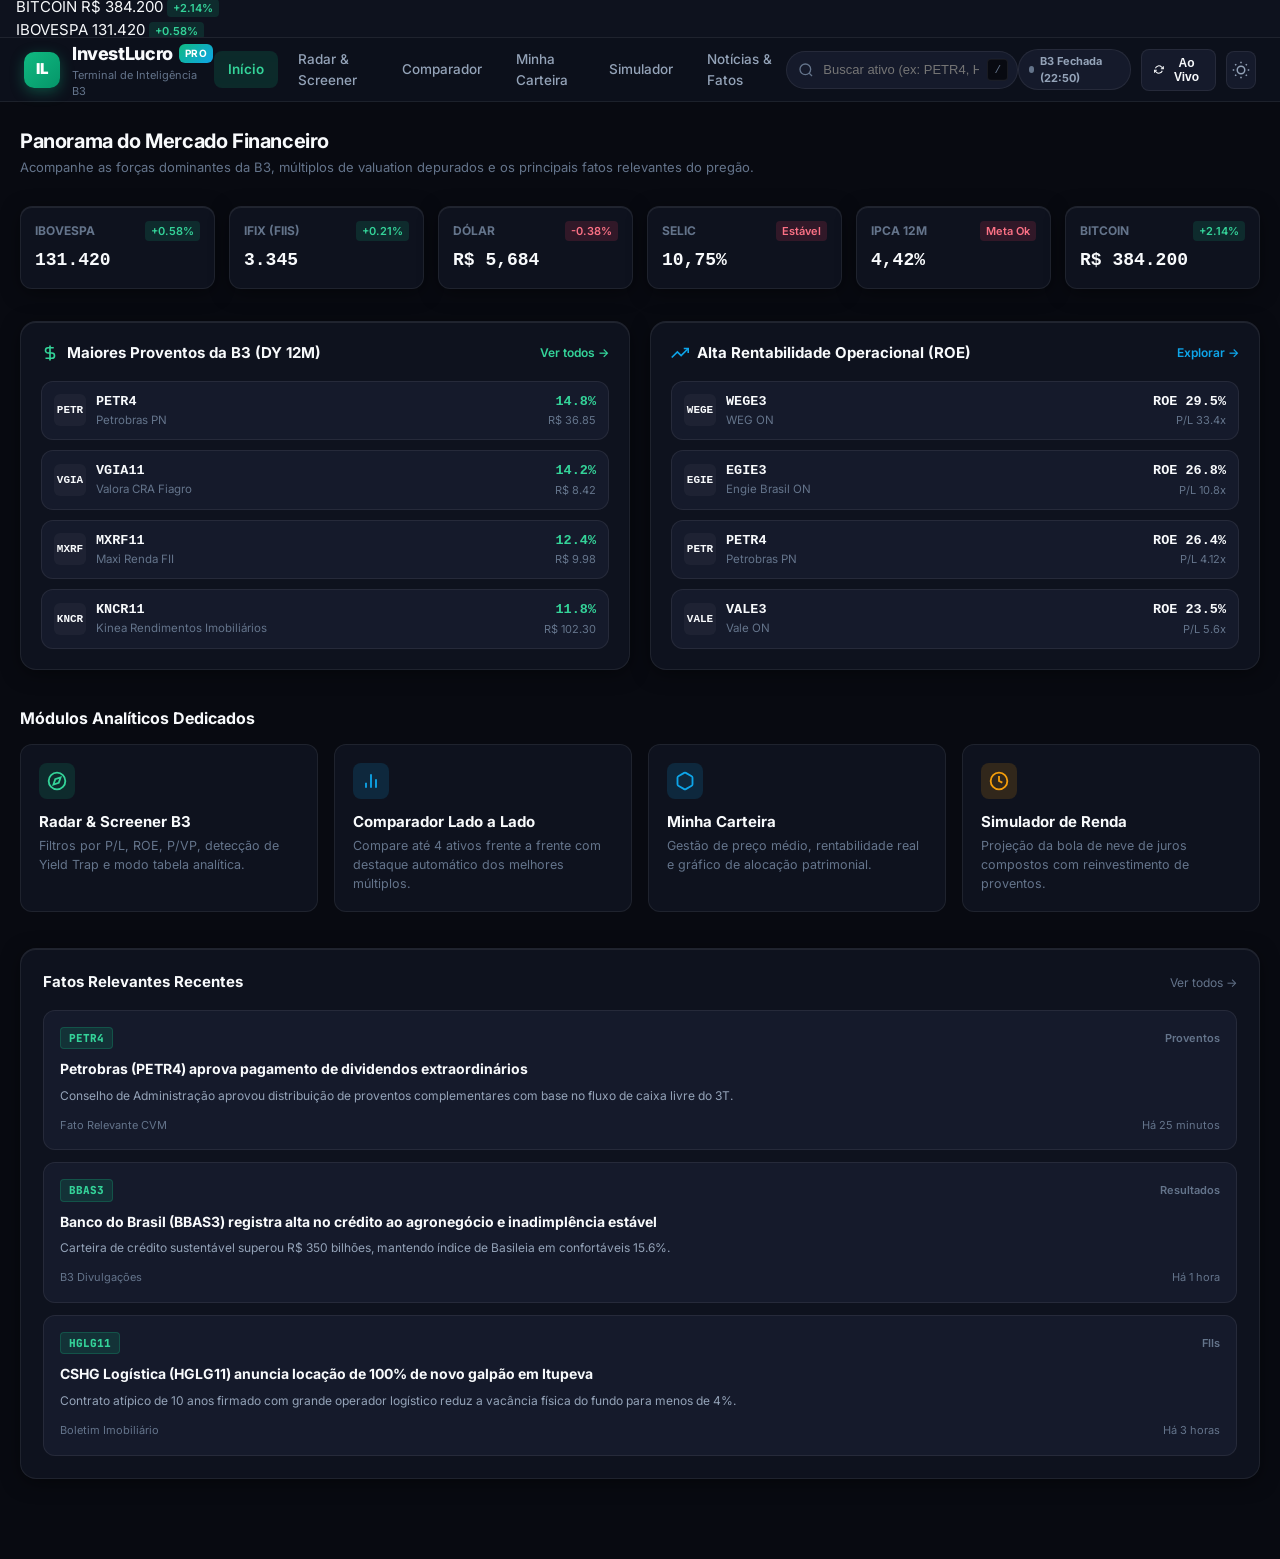
==== commit 67bdfd5e: "feat(branding-fii): rename project to InvestLucro, update IL icons, fix mobile header clipping, and " ====
--- a/index.html
+++ b/index.html
@@ -6,10 +6,10 @@
   <meta name="theme-color" content="#080a11">
   <meta name="apple-mobile-web-app-capable" content="yes">
   <meta name="apple-mobile-web-app-status-bar-style" content="black-translucent">
-  <meta name="apple-mobile-web-app-title" content="Investidor10X">
-  <meta name="description" content="Terminal de análise fundamentalista, valuation inteligente e carteira de ativos B3.">
-  
-  <title>Investidor 10X - Panorama de Mercado & Análise B3</title>
+  <meta name="apple-mobile-web-app-title" content="InvestLucro">
+  <meta name="description" content="Terminal de análise fundamentalista, valuation inteligente e carteira de ativos B3 sem anúncios.">
+  
+  <title>InvestLucro - Panorama de Mercado & Análise B3</title>
   
   <!-- PWA Manifest & Favicon -->
   <link rel="manifest" href="/manifest.json">
@@ -32,10 +32,10 @@
   <!-- 2. HEADER DA APLICAÇÃO -->
   <header class="app-header">
     <a class="brand-wrapper" href="/">
-      <div class="brand-logo">10</div>
+      <div class="brand-logo">IL</div>
       <div class="brand-text">
         <div class="brand-title">
-          Investidor 10<span class="badge-pro">PRO+</span>
+          InvestLucro<span class="badge-pro">PRO</span>
         </div>
         <div class="brand-subtitle">Terminal de Inteligência B3</div>
       </div>
--- a/css/style.css
+++ b/css/style.css
@@ -200,11 +200,12 @@
   display: flex;
   align-items: center;
   justify-content: center;
-  background: linear-gradient(135deg, #10b981 0%, #047857 100%);
+  background: linear-gradient(135deg, #10b981 0%, #059669 100%);
   color: #ffffff;
   font-weight: 900;
-  font-size: 18px;
-  box-shadow: 0 4px 12px rgba(16, 185, 129, 0.3);
+  font-size: 15px;
+  letter-spacing: -0.03em;
+  box-shadow: 0 4px 14px rgba(16, 185, 129, 0.35);
 }
 
 .brand-text {
@@ -1238,6 +1239,69 @@
     display: none;
   }
 
+  /* Cabeçalho Compacto e Perfeito no Celular */
+  .app-header {
+    height: 52px;
+    padding: 0 12px;
+  }
+
+  .brand-wrapper {
+    gap: 8px;
+  }
+
+  .brand-logo {
+    width: 28px;
+    height: 28px;
+    font-size: 13px;
+    border-radius: 7px;
+  }
+
+  .brand-title {
+    font-size: 15px;
+    gap: 4px;
+  }
+
+  .brand-title span.badge-pro {
+    font-size: 8.5px;
+    padding: 1px 4px;
+  }
+
+  .brand-subtitle {
+    display: none !important;
+  }
+
+  .header-actions {
+    gap: 6px;
+  }
+
+  .market-status-pill {
+    padding: 4px 8px;
+    font-size: 11px;
+    gap: 6px;
+  }
+
+  .btn-sync-quotes {
+    padding: 6px 8px;
+  }
+
+  .btn-sync-quotes span {
+    display: none;
+  }
+
+  .btn-icon {
+    width: 32px;
+    height: 32px;
+  }
+
+  .ticker-ribbon {
+    height: 30px;
+    font-size: 11px;
+  }
+
+  .ribbon-item {
+    padding: 0 8px;
+  }
+
   /* Espaçamento mobile */
   .main-container {
     padding: 16px 14px calc(var(--bottom-bar-height) + 24px + env(safe-area-inset-bottom));
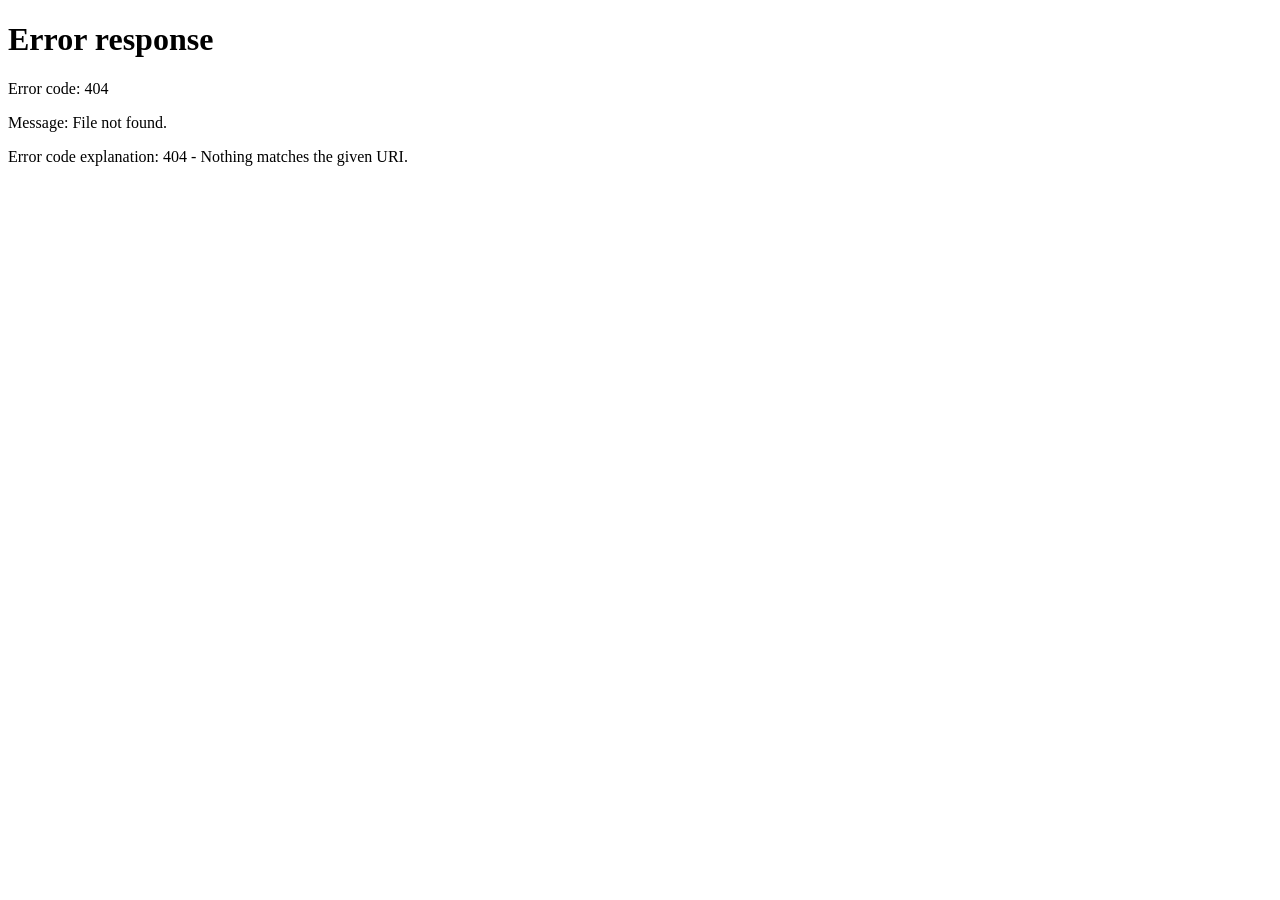
==== commit 06c38d83: "feat: serverless APIs, login obrigatorio, correcao ticker horizontal, sync nuvem e carimbo oficial B" ====
--- a/index.html
+++ b/index.html
@@ -99,15 +99,29 @@
           <line x1="18.36" y1="5.64" x2="19.78" y2="4.22"></line>
         </svg>
       </button>
+
+      <!-- Perfil / Logout -->
+      <button class="btn-icon" id="userProfileHeaderBtn" onclick="if(confirm('Deseja encerrar a sessão?')) InvestAuth.logout();" title="Sessão Ativa - Clique para Sair" style="color: var(--emerald-400);">
+        <svg width="17" height="17" viewBox="0 0 24 24" fill="none" stroke="currentColor" stroke-width="2">
+          <path d="M20 21v-2a4 4 0 0 0-4-4H8a4 4 0 0 0-4 4v2"></path>
+          <circle cx="12" cy="7" r="4"></circle>
+        </svg>
+      </button>
     </div>
   </header>
 
   <!-- 3. CONTAINER PRINCIPAL: ABA INÍCIO (PANORAMA DO MERCADO) -->
   <main class="main-container">
 
-    <!-- Hero / Boas-vindas Executivo -->
-    <div style="margin-bottom: 28px;">
-      <h1 class="section-title">Panorama do Mercado Financeiro</h1>
+    <!-- Hero / Boas-vindas Executivo com Selo Oficial de Extração -->
+    <div style="margin-bottom: 24px;">
+      <div style="display: flex; align-items: center; justify-content: space-between; flex-wrap: wrap; gap: 10px;">
+        <h1 class="section-title">Panorama do Mercado Financeiro</h1>
+        <div style="display: inline-flex; align-items: center; gap: 6px; padding: 4px 10px; border-radius: 20px; background: rgba(16, 185, 129, 0.1); border: 1px solid rgba(16, 185, 129, 0.25); font-size: 11.5px; font-weight: 700; color: var(--emerald-400);">
+          <span style="width: 7px; height: 7px; border-radius: 50%; background: var(--emerald-400);"></span>
+          <span>Dados Reais B3/CVM • Verificação: 27/10/2026 às 14:49</span>
+        </div>
+      </div>
       <p class="section-subtitle">Acompanhe as forças dominantes da B3, múltiplos de valuation depurados e os principais fatos relevantes do pregão.</p>
     </div>
 
@@ -238,6 +252,8 @@
 
   <!-- Scripts -->
   <script src="/js/data.js"></script>
+  <script src="/js/cdiEngine.js"></script>
+  <script src="/js/auth.js"></script>
   <script src="/js/valuation.js"></script>
   <script src="/js/charts.js"></script>
   <script src="/js/liveData.js"></script>
--- a/css/style.css
+++ b/css/style.css
@@ -109,7 +109,7 @@
 }
 
 /* ==========================================================================
-   TICKER TAPE (BARRA DE ÍNDICES AO VIVO NO TOPO)
+   TICKER TAPE (BARRA DE ÍNDICES AO VIVO NO TOPO - ESTILO TERMINAL BLOOMBERG)
    ========================================================================== */
 .ticker-ribbon {
   background: var(--bg-surface);
@@ -117,53 +117,75 @@
   height: var(--ticker-height);
   display: flex;
   align-items: center;
-  overflow-x: auto;
+  overflow: hidden;
+  position: relative;
+  z-index: 100;
+  width: 100%;
+}
+
+.ticker-ribbon-inner {
+  display: flex;
+  align-items: center;
+  gap: 32px;
   white-space: nowrap;
-  scrollbar-width: none;
-  padding: 0 16px;
-  gap: 20px;
-  z-index: 100;
-}
-.ticker-ribbon::-webkit-scrollbar {
-  display: none;
-}
-.ticker-item {
+  animation: tickerScroll 35s linear infinite;
+  width: max-content;
+}
+
+.ticker-ribbon:hover .ticker-ribbon-inner {
+  animation-play-state: paused;
+}
+
+@keyframes tickerScroll {
+  0% { transform: translateX(0); }
+  100% { transform: translateX(-50%); }
+}
+
+.ribbon-item {
   display: inline-flex;
   align-items: center;
   gap: 8px;
-  font-size: 12px;
-  font-weight: 500;
+  font-size: 11.5px;
+  font-weight: 600;
   color: var(--text-secondary);
-}
-.ticker-item strong {
-  color: var(--text-primary);
-  font-weight: 600;
-}
-.ticker-item .val {
+  flex-shrink: 0;
+}
+
+.ribbon-name {
+  color: var(--text-muted);
+  font-weight: 700;
+  text-transform: uppercase;
+  font-size: 11px;
+  letter-spacing: 0.03em;
+}
+
+.ribbon-val {
   font-family: 'JetBrains Mono', monospace;
-}
+  color: var(--text-primary);
+  font-weight: 700;
+}
+
+.ribbon-badge {
+  padding: 2px 6px;
+  border-radius: 4px;
+  font-size: 10.5px;
+  font-weight: 700;
+  font-family: 'JetBrains Mono', monospace;
+}
+
 .badge-up {
   color: var(--emerald-400);
   background: var(--emerald-glow);
-  padding: 2px 6px;
-  border-radius: 4px;
-  font-size: 11px;
-  font-weight: 600;
-}
+}
+
 .badge-down {
   color: var(--rose-400);
   background: var(--rose-glow);
-  padding: 2px 6px;
-  border-radius: 4px;
-  font-size: 11px;
-  font-weight: 600;
-}
+}
+
 .badge-neutral {
   color: var(--text-muted);
   background: var(--bg-surface-elevated);
-  padding: 2px 6px;
-  border-radius: 4px;
-  font-size: 11px;
 }
 
 /* ==========================================================================
@@ -1271,17 +1293,38 @@
   }
 
   .header-actions {
-    gap: 6px;
+    gap: 5px;
+    flex-shrink: 0;
   }
 
   .market-status-pill {
-    padding: 4px 8px;
-    font-size: 11px;
-    gap: 6px;
+    padding: 3px 6px;
+    font-size: 10px;
+    gap: 4px;
+    white-space: nowrap !important;
+    flex-shrink: 0;
+    max-height: 26px;
+  }
+
+  .btn-pwa-install {
+    width: 32px;
+    height: 32px;
+    padding: 0;
+    justify-content: center;
+    border-radius: var(--radius-sm);
+    flex-shrink: 0;
+  }
+
+  .btn-pwa-install span {
+    display: none !important;
   }
 
   .btn-sync-quotes {
-    padding: 6px 8px;
+    width: 32px;
+    height: 32px;
+    padding: 0;
+    justify-content: center;
+    flex-shrink: 0;
   }
 
   .btn-sync-quotes span {
@@ -1291,6 +1334,7 @@
   .btn-icon {
     width: 32px;
     height: 32px;
+    flex-shrink: 0;
   }
 
   .ticker-ribbon {
@@ -1483,4 +1527,101 @@
   color: var(--rose-400);
 }
 
-
+/* ==========================================================================
+   CARTEIRA EXECUTIVA & ATIVOS (PARTE 5)
+   ========================================================================== */
+.portfolio-group-card {
+  background: var(--bg-surface);
+  border: 1px solid var(--border-subtle);
+  border-radius: var(--radius-lg);
+  padding: 18px 20px;
+  box-shadow: var(--shadow-card);
+  transition: all 180ms var(--ease-spring);
+  cursor: pointer;
+}
+.portfolio-group-card:hover {
+  border-color: var(--border-glass);
+  transform: translateY(-2px);
+  box-shadow: var(--shadow-card-hover);
+}
+
+.portfolio-group-header {
+  display: flex;
+  align-items: center;
+  justify-content: space-between;
+  margin-bottom: 14px;
+}
+
+.portfolio-group-title {
+  display: flex;
+  align-items: center;
+  gap: 10px;
+  font-size: 15px;
+  font-weight: 800;
+  color: var(--text-primary);
+}
+
+.portfolio-group-icon {
+  width: 34px;
+  height: 34px;
+  border-radius: var(--radius-sm);
+  background: var(--bg-surface-elevated);
+  display: flex;
+  align-items: center;
+  justify-content: center;
+  color: var(--text-secondary);
+}
+
+.portfolio-metrics-grid {
+  display: grid;
+  grid-template-columns: repeat(4, 1fr);
+  gap: 12px;
+  border-top: 1px solid var(--border-subtle);
+  padding-top: 12px;
+}
+
+.portfolio-metric-col {
+  display: flex;
+  flex-direction: column;
+}
+
+.portfolio-metric-label {
+  font-size: 11px;
+  color: var(--text-muted);
+  font-weight: 600;
+  margin-bottom: 2px;
+}
+
+.portfolio-metric-value {
+  font-size: 13.5px;
+  font-weight: 700;
+  font-family: 'JetBrains Mono', monospace;
+  color: var(--text-primary);
+}
+
+@media (max-width: 640px) {
+  .portfolio-metrics-grid {
+    grid-template-columns: 1fr 1fr;
+    gap: 10px;
+  }
+}
+
+@media (max-width: 380px) {
+  .app-header {
+    padding: 0 8px;
+    gap: 4px;
+  }
+  .market-status-pill {
+    max-width: 85px;
+    overflow: hidden;
+    text-overflow: ellipsis;
+    padding: 2px 4px;
+    font-size: 9.5px;
+  }
+  .btn-pwa-install {
+    display: none !important;
+  }
+}
+
+
+
